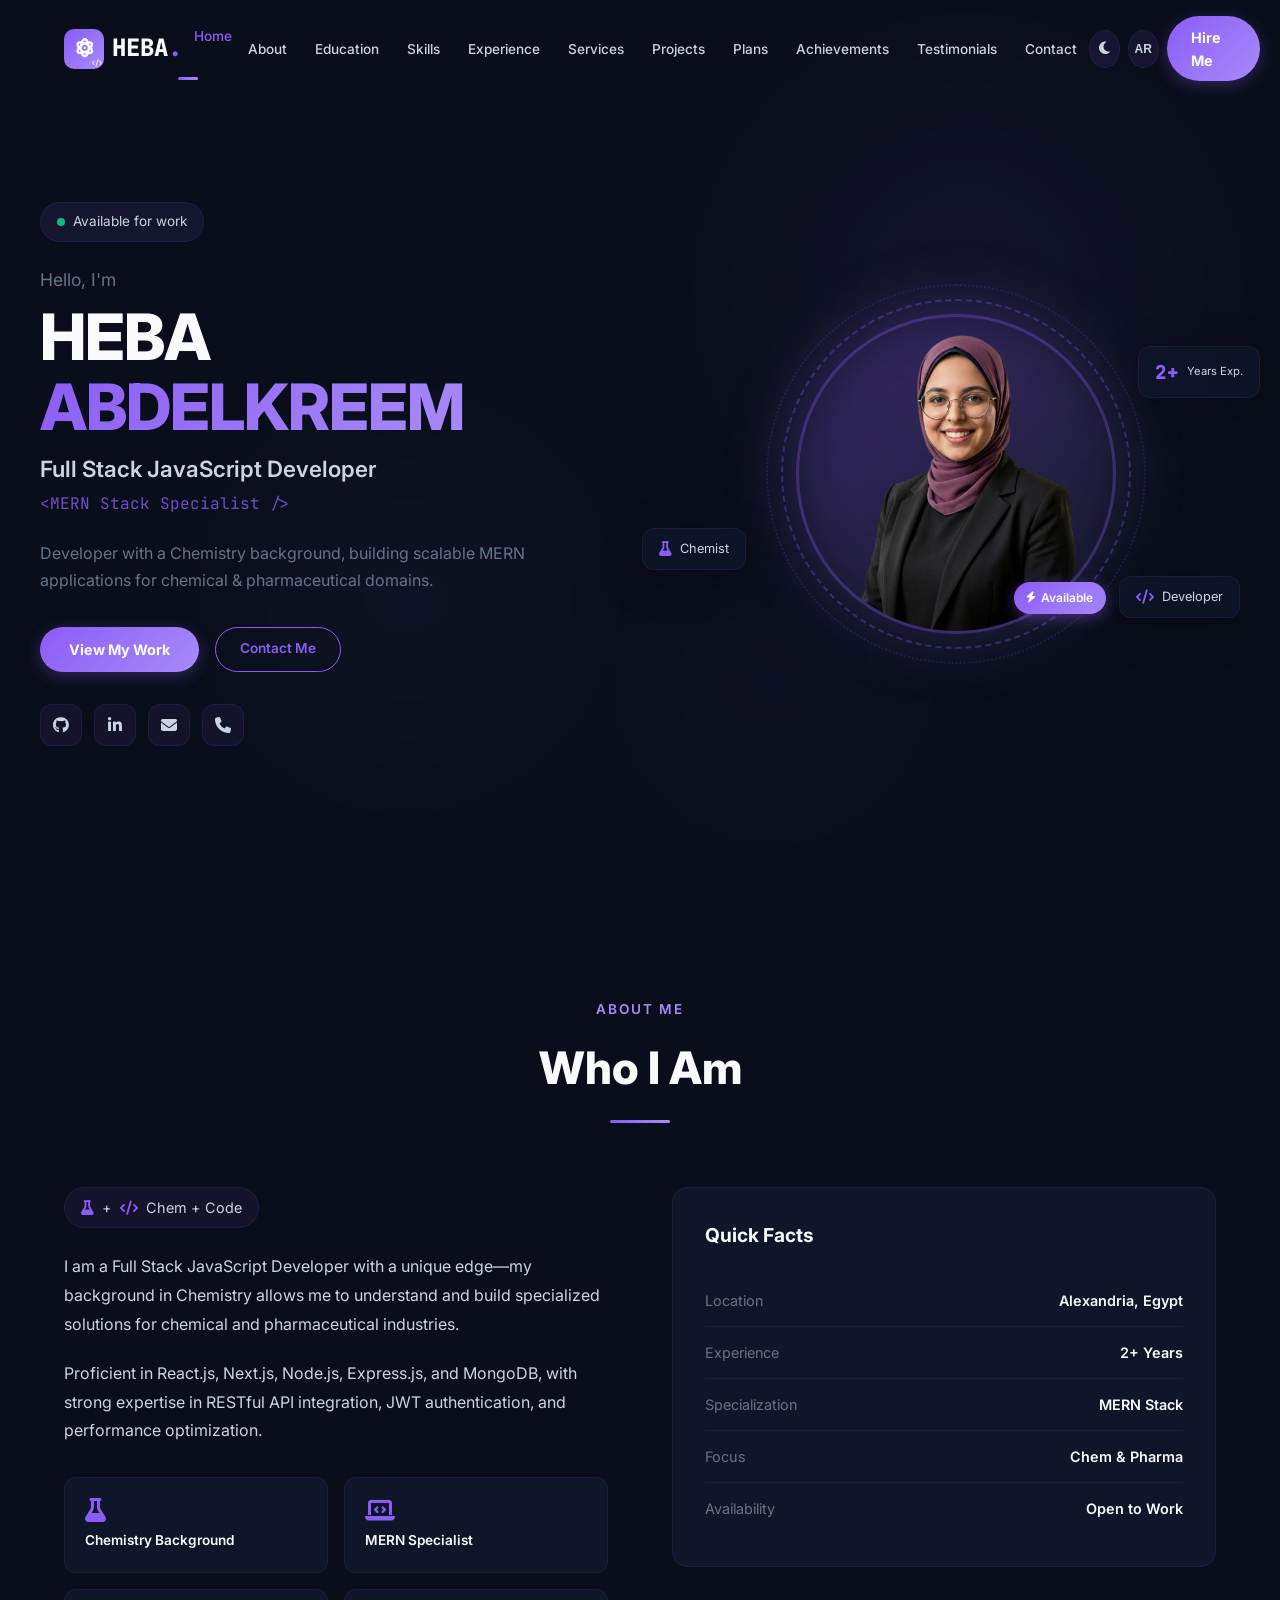
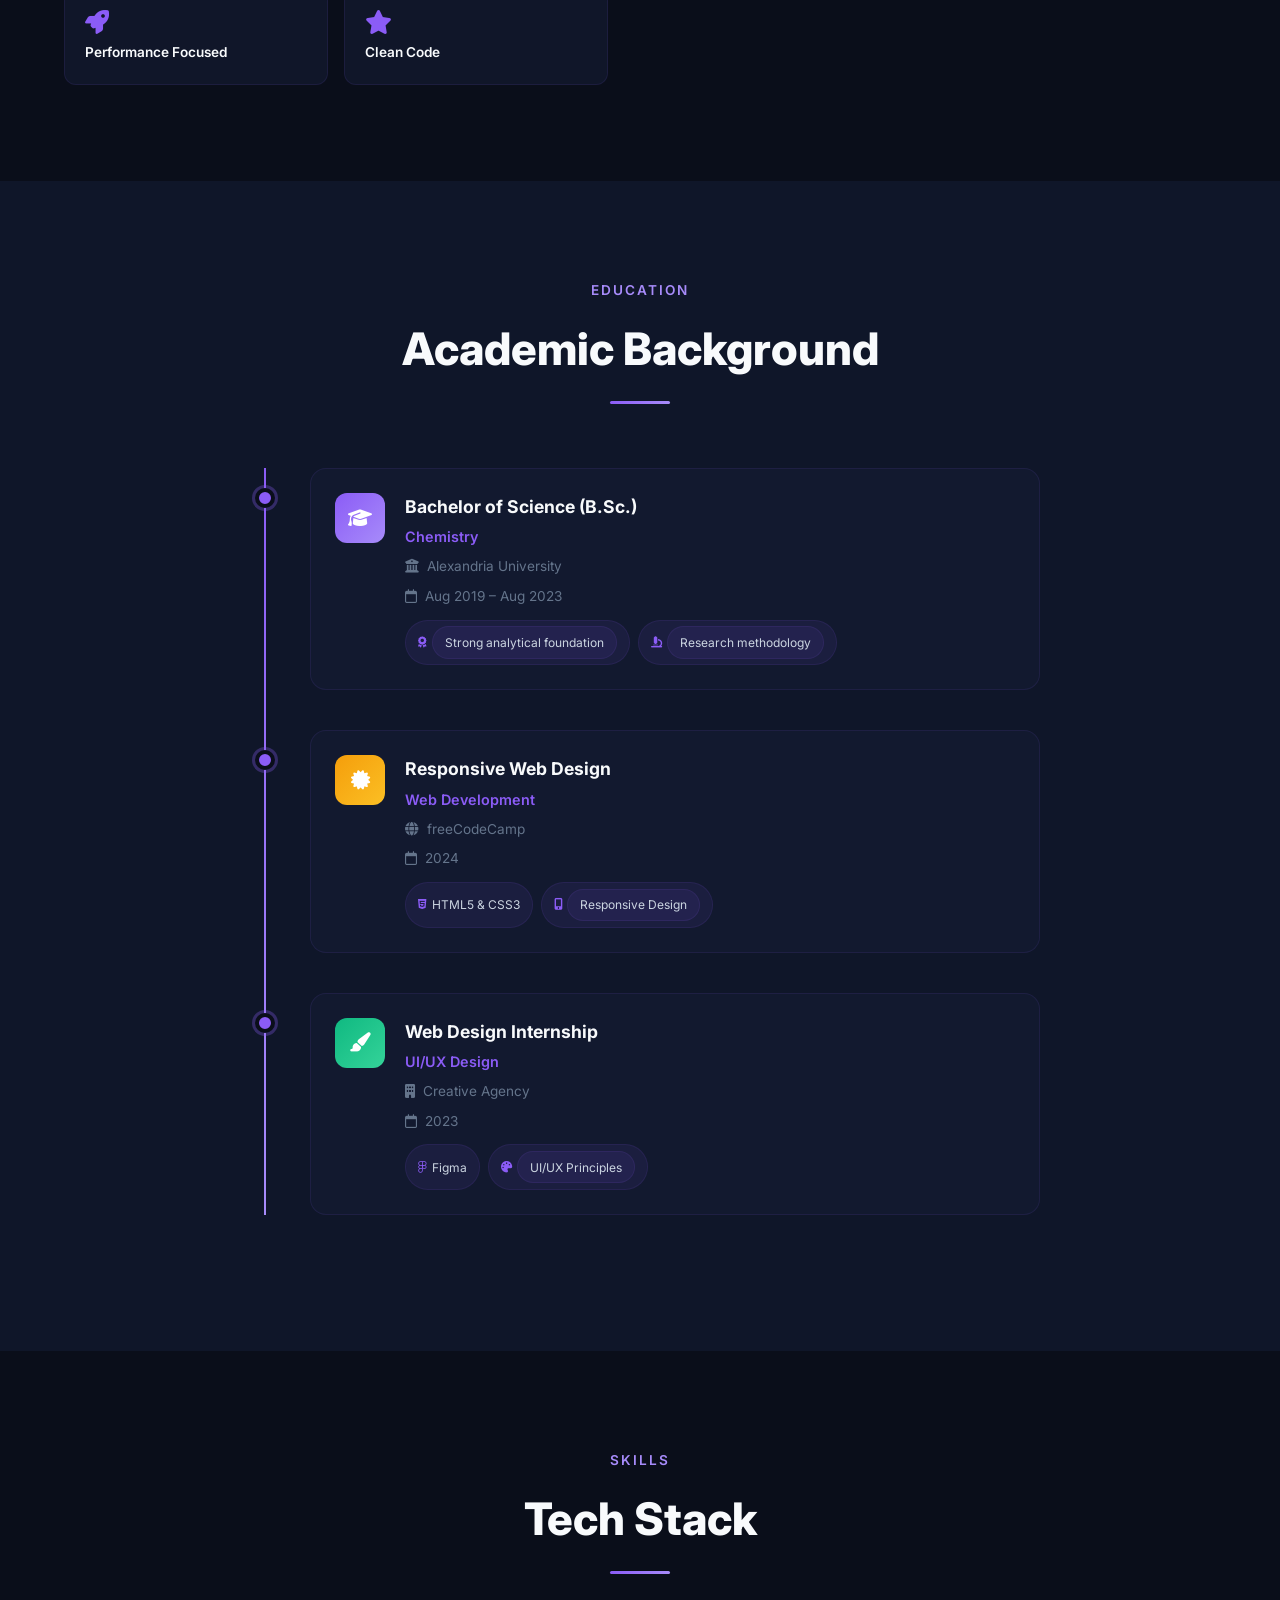
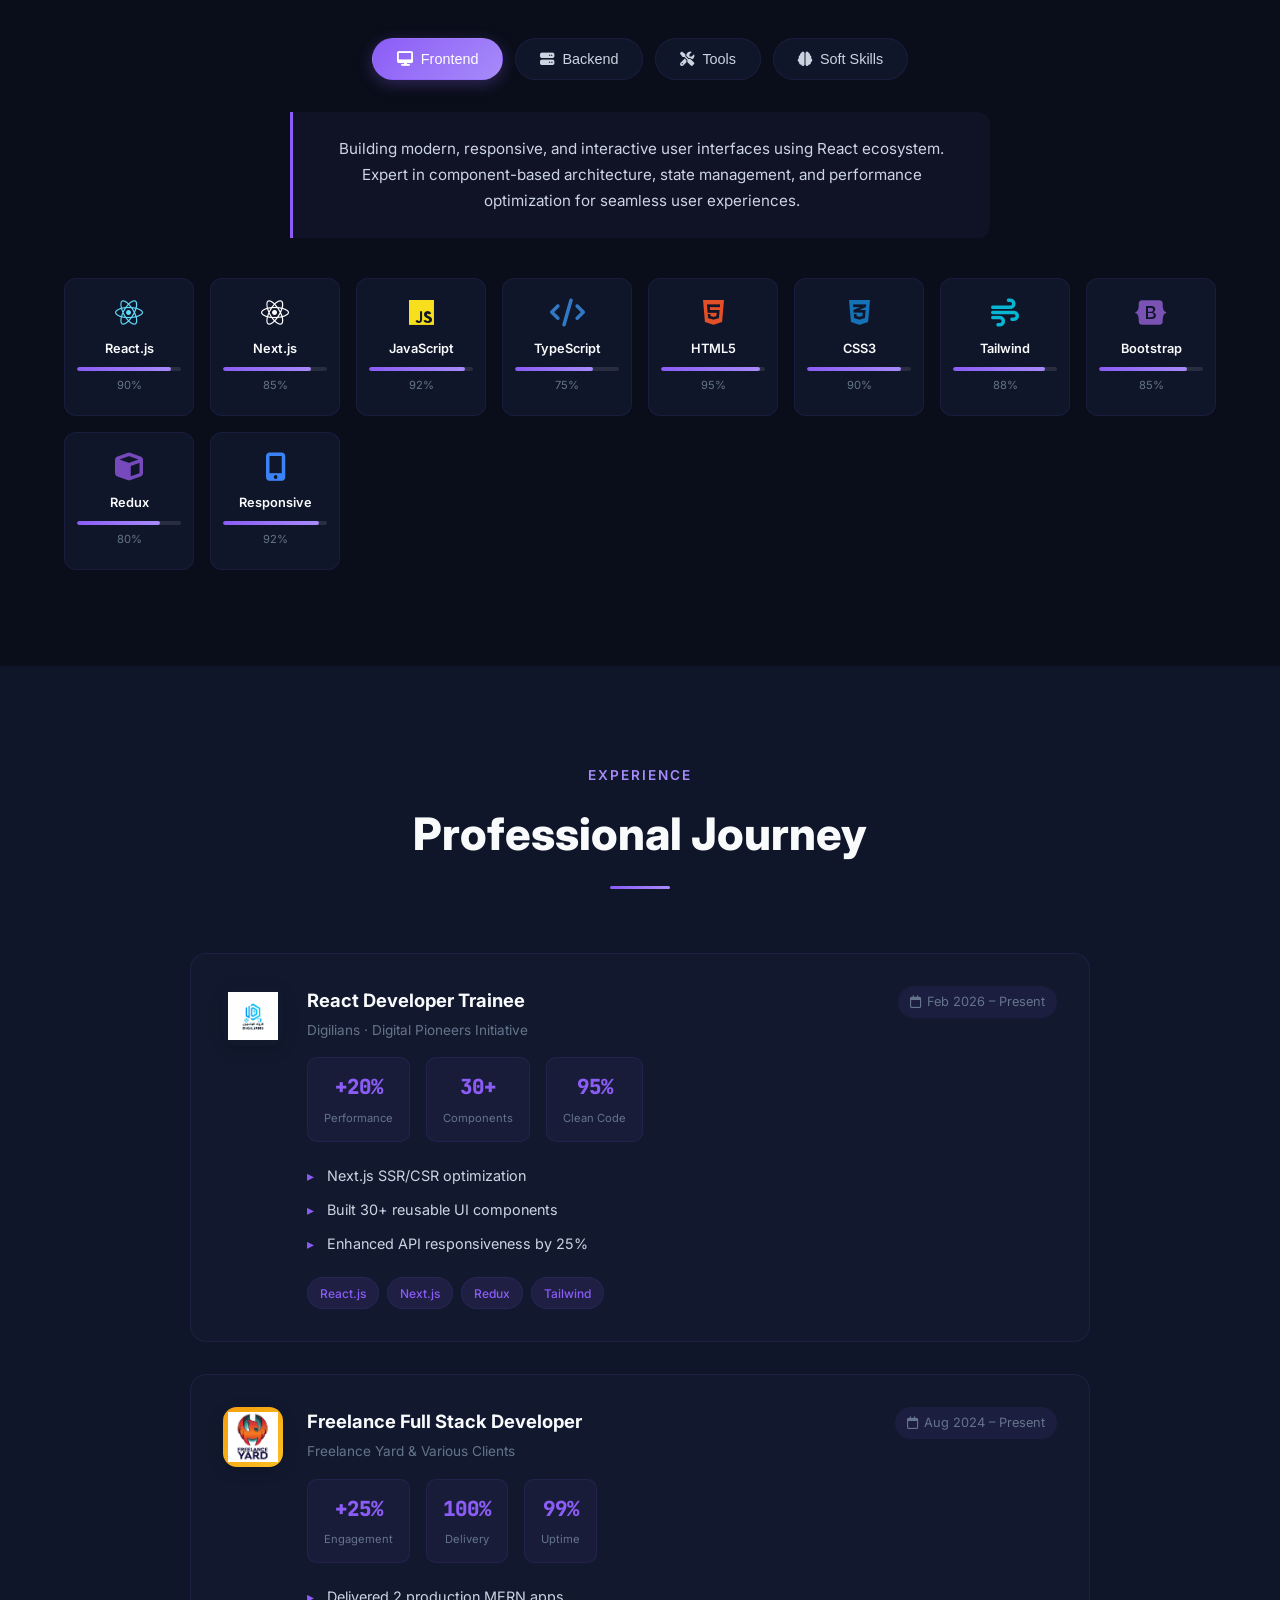
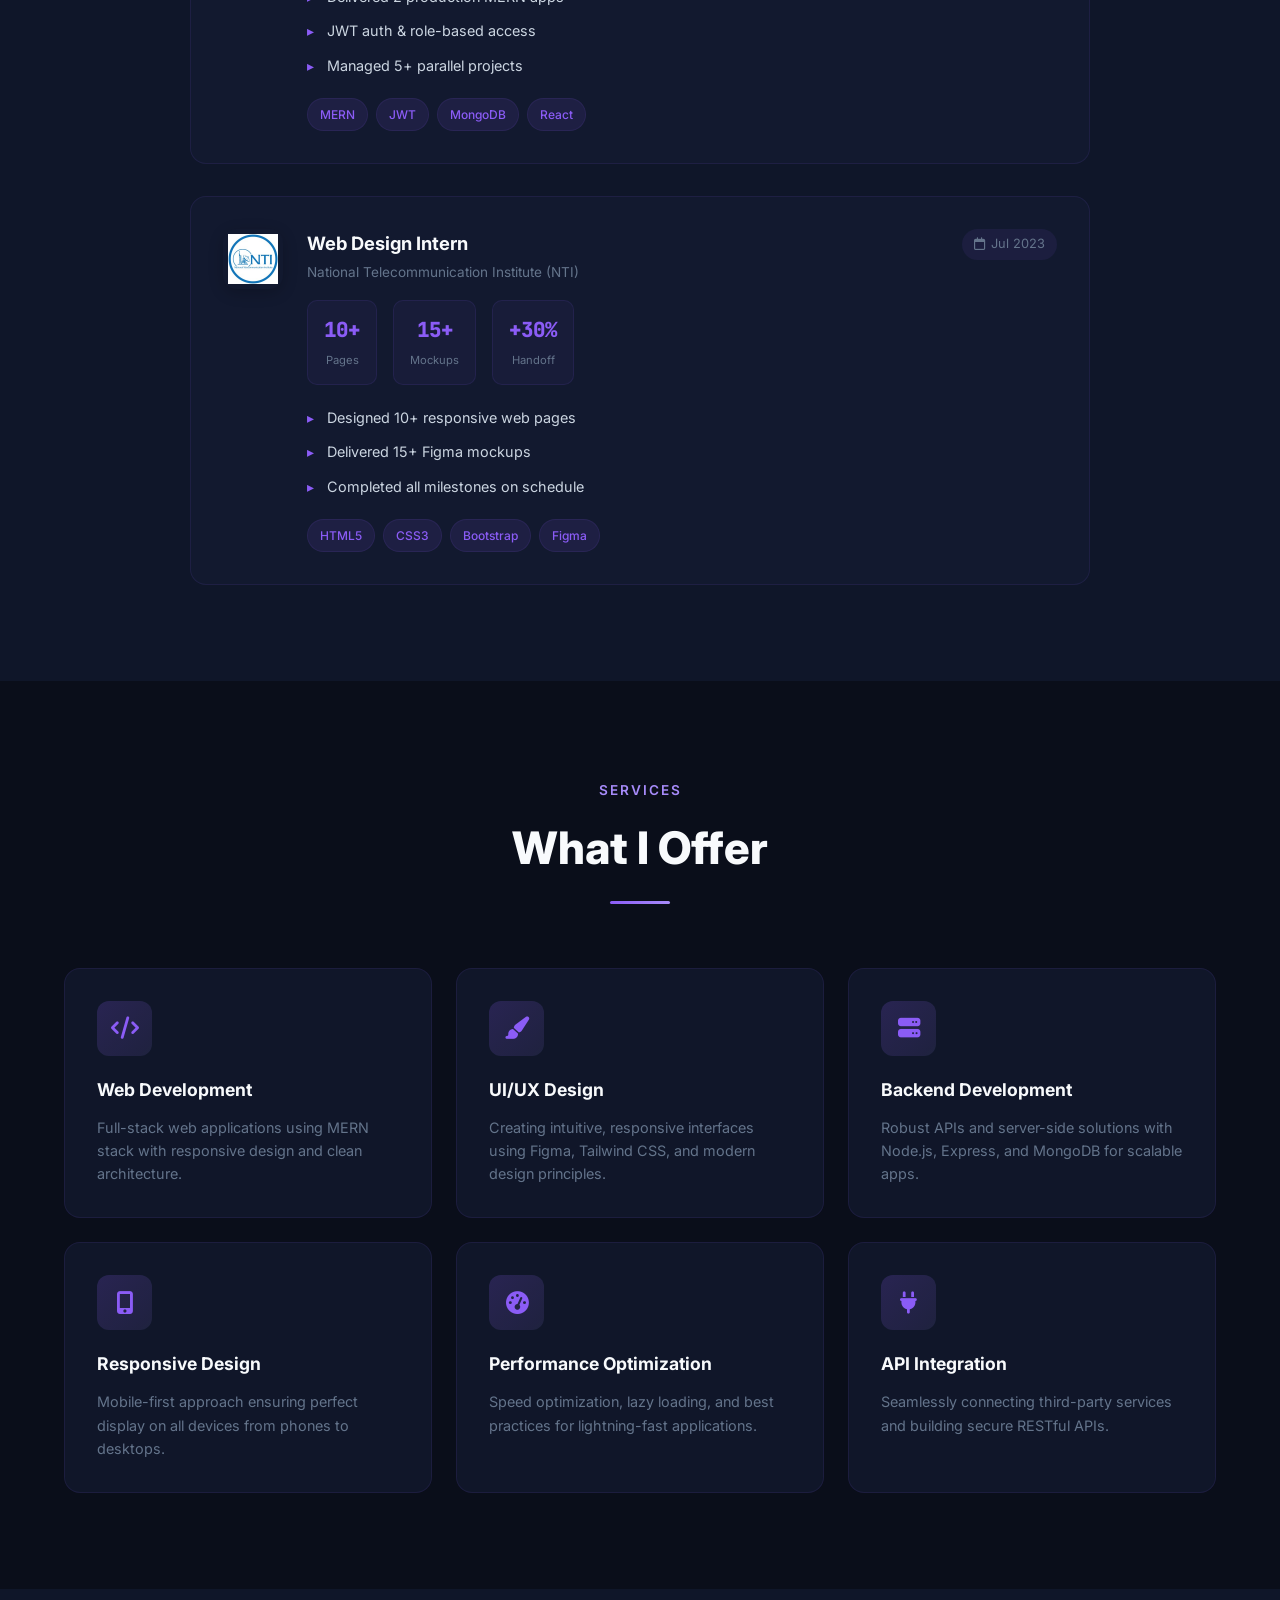
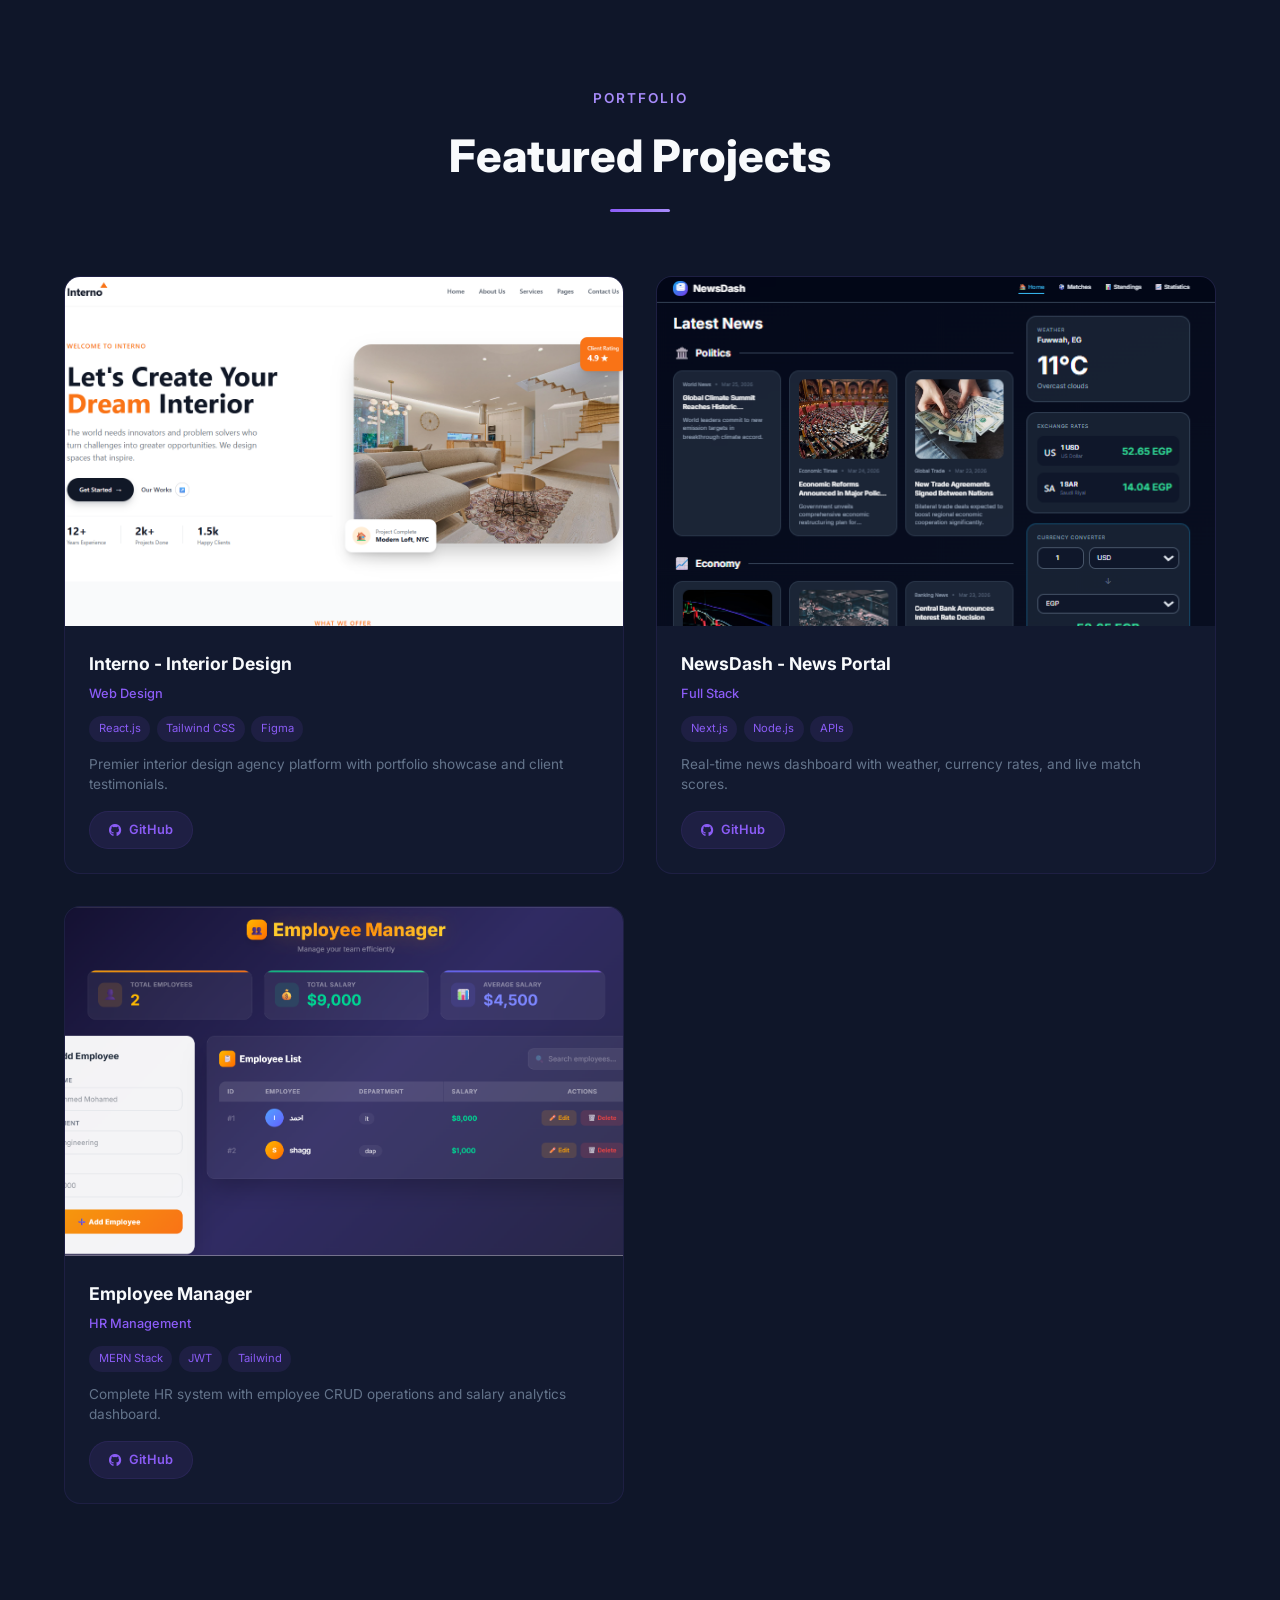
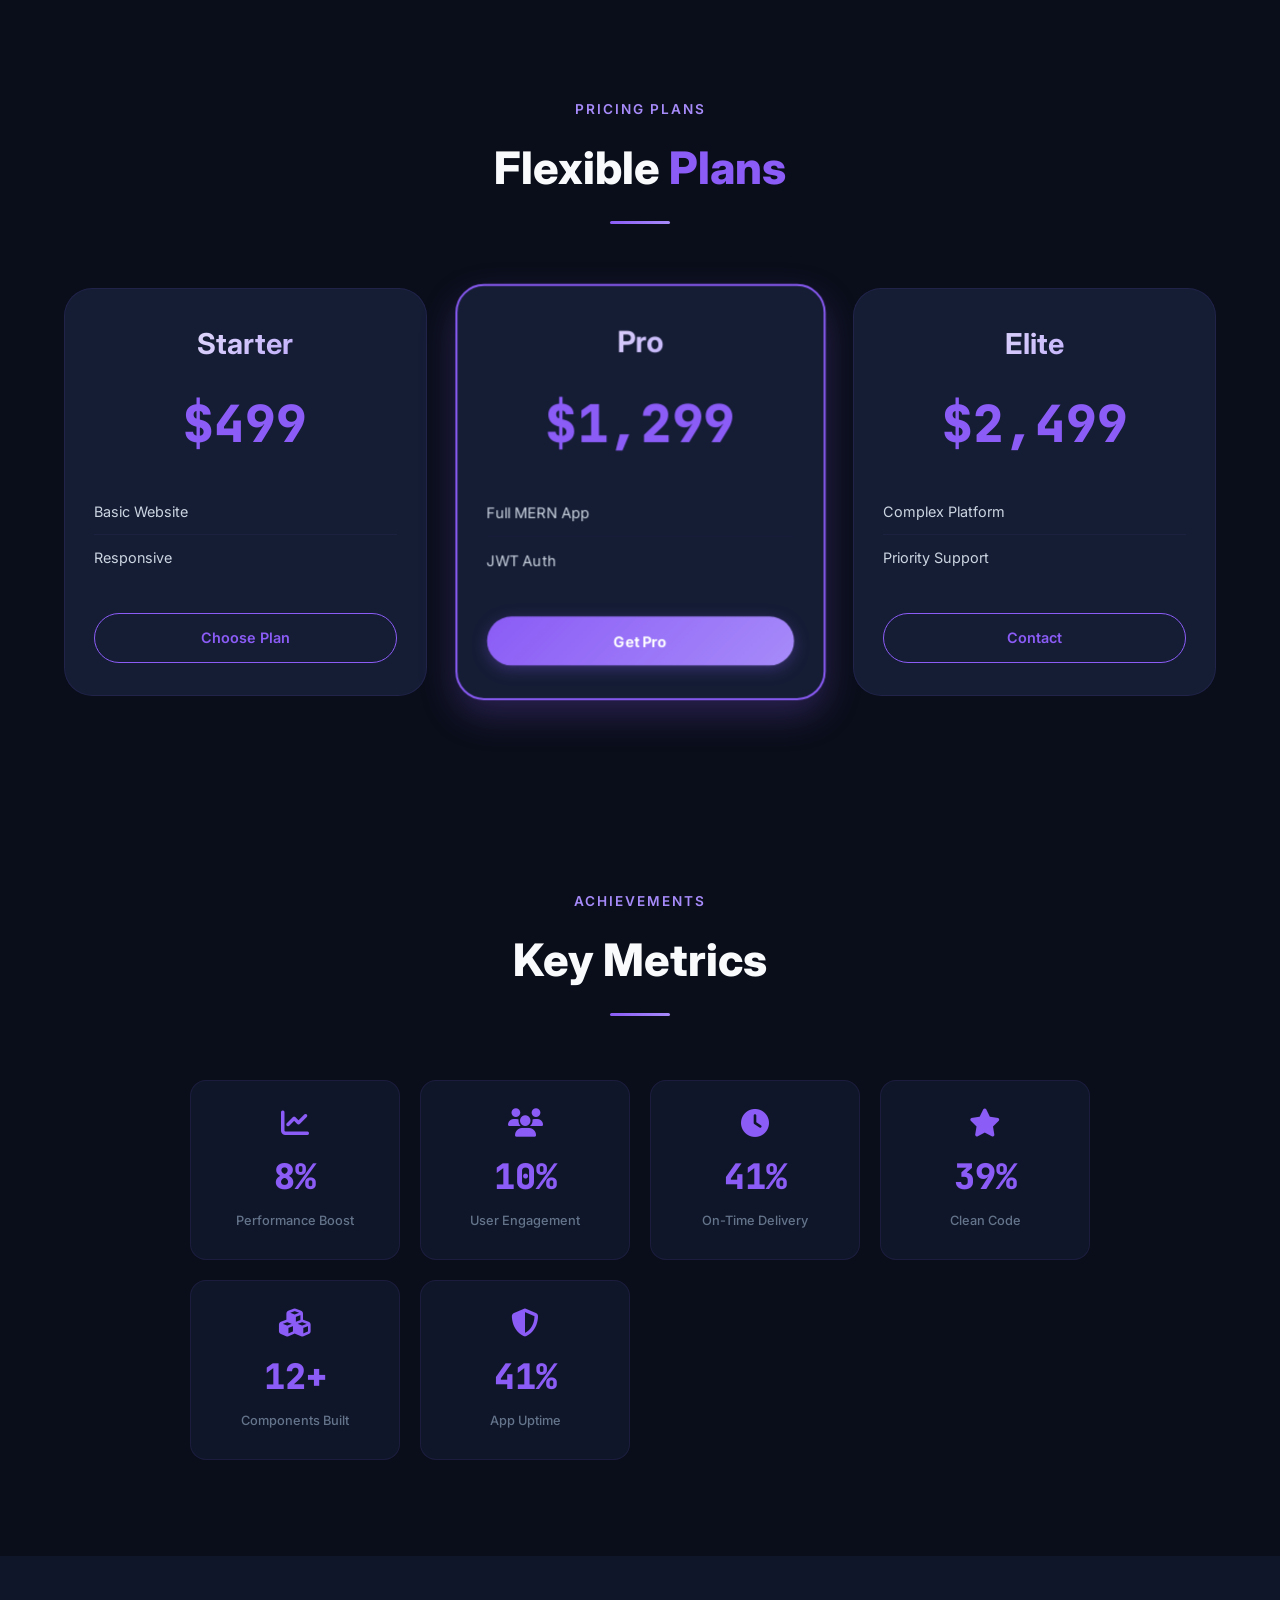
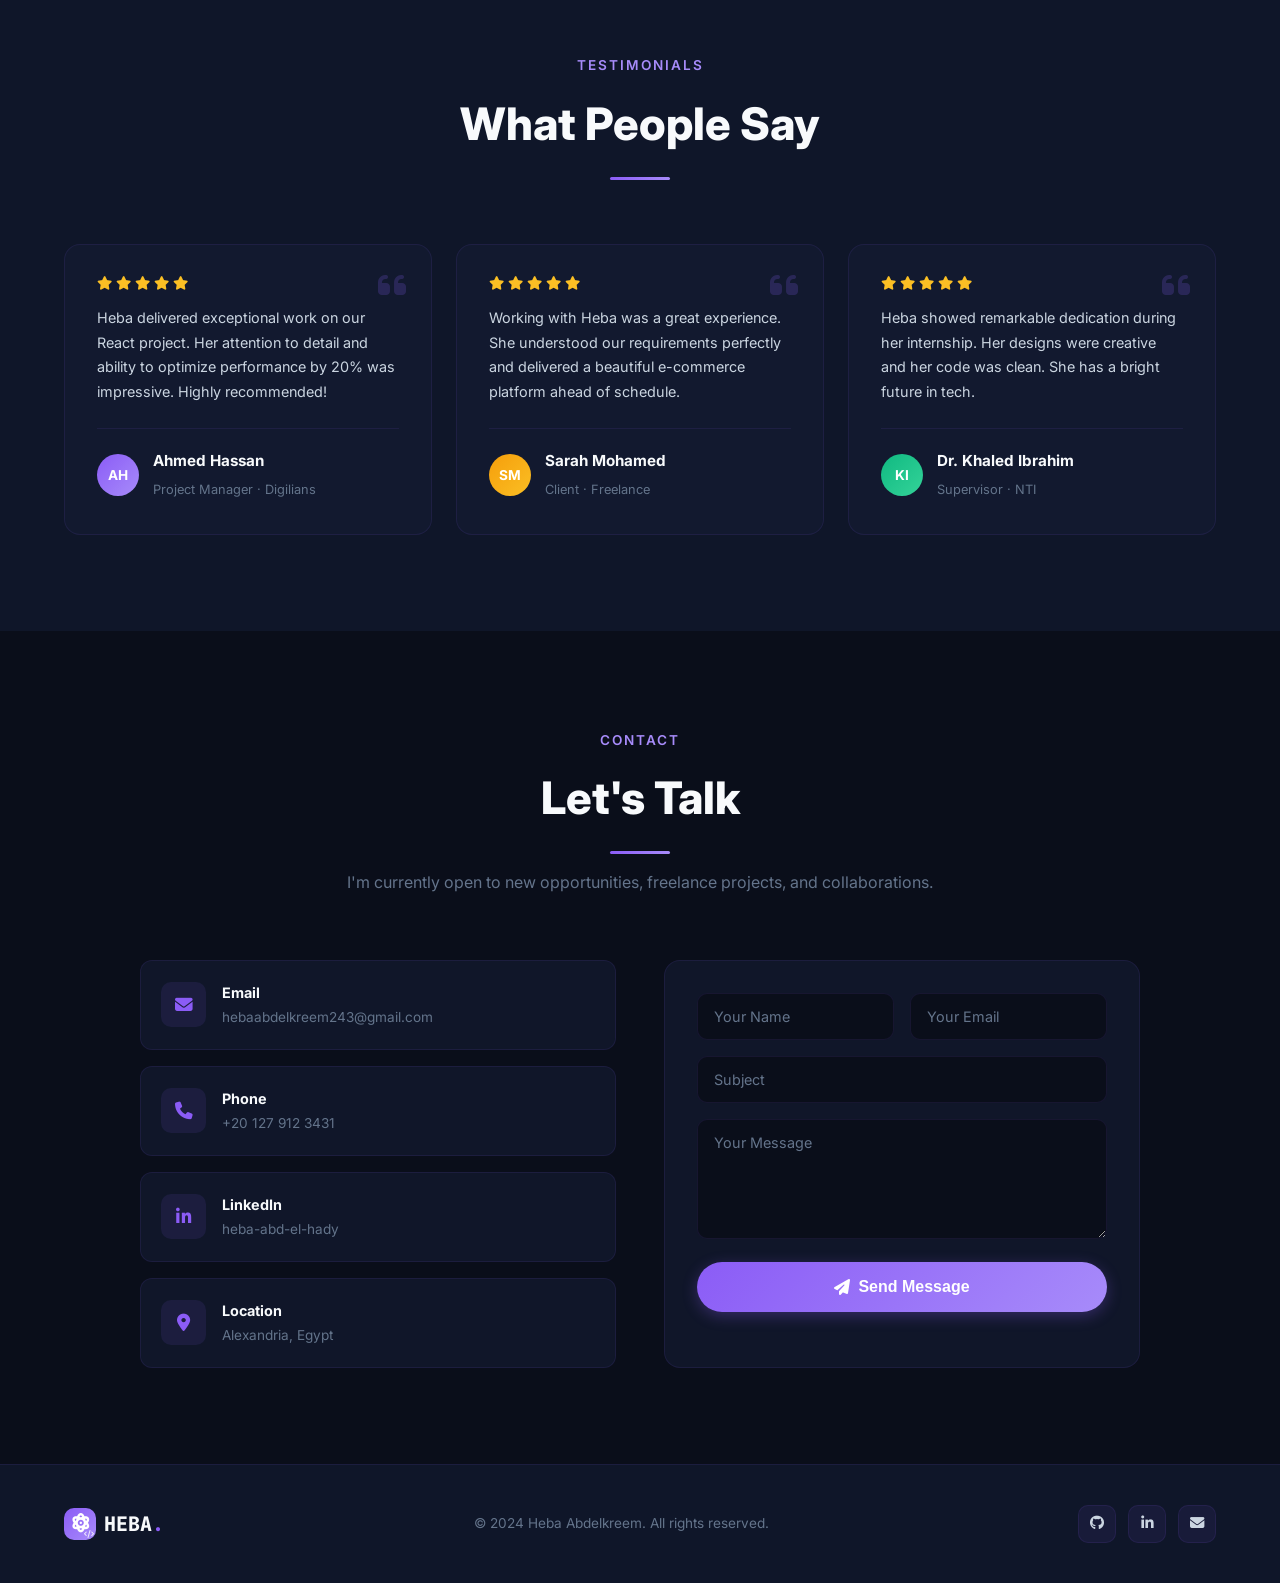
==== index.html @ fb6f7ab3 "portfolio" ====
<!DOCTYPE html>
<html lang="en" dir="ltr" data-theme="dark">
<head>
    <meta charset="UTF-8">
    <meta name="viewport" content="width=device-width, initial-scale=1.0">
    <title>Heba Abdelkreem | Full Stack Developer</title>
    <link rel="stylesheet" href="https://cdnjs.cloudflare.com/ajax/libs/font-awesome/6.5.1/css/all.min.css">
    <link href="https://fonts.googleapis.com/css2?family=Inter:wght@300;400;500;600;700;800&family=JetBrains+Mono:wght@400;500;600&display=swap" rel="stylesheet">
    <link rel="stylesheet" href="style.css">
</head>
<body>

<nav class="navbar" id="navbar">
    <div class="nav-container">
        <a href="#home" class="logo">
            <div class="logo-icon"><i class="fas fa-atom"></i><i class="fas fa-code code-badge"></i></div>
            <span>HEBA<span class="dot">.</span></span>
        </a>
        <ul class="nav-links" id="navLinks">
            <li><a href="#home" class="nav-link active" data-en="Home" data-ar="الرئيسية">Home</a></li>
            <li><a href="#about" class="nav-link" data-en="About" data-ar="عني">About</a></li>
            <li><a href="#education" class="nav-link" data-en="Education" data-ar="التعليم">Education</a></li>
            <li><a href="#skills" class="nav-link" data-en="Skills" data-ar="المهارات">Skills</a></li>
            <li><a href="#experience" class="nav-link" data-en="Experience" data-ar="الخبرات">Experience</a></li>
            <li><a href="#services" class="nav-link" data-en="Services" data-ar="الخدمات">Services</a></li>
            <li><a href="#projects" class="nav-link" data-en="Projects" data-ar="المشاريع">Projects</a></li>
            <li><a href="#pricing" class="nav-link" data-en="Plans" data-ar="الخطط">Plans</a></li>
            <li><a href="#achievements" class="nav-link" data-en="Achievements" data-ar="الإنجازات">Achievements</a></li>
            <li><a href="#testimonials" class="nav-link" data-en="Testimonials" data-ar="التوصيات">Testimonials</a></li>
            <li><a href="#contact" class="nav-link" data-en="Contact" data-ar="اتصل بي">Contact</a></li>
        </ul>
        <div class="nav-controls">
            <button class="btn-icon" id="themeToggle" title="Toggle Theme"><i class="fas fa-moon"></i></button>
            <button class="btn-icon" id="langToggle" title="Switch Language"><span class="lang-text">AR</span></button>
            <a href="#contact" class="btn-primary nav-hire" data-en="Hire Me" data-ar="وظفني">Hire Me</a>
        </div>
        <button class="mobile-menu-btn" id="mobileMenuBtn"><i class="fas fa-bars"></i></button>
    </div>
</nav>

<a href="#" class="back-to-top" id="backToTop"><i class="fas fa-arrow-up"></i></a>

<section id="home" class="hero">
    <div class="hero-bg-effects">
        <div class="floating-shape shape-1"></div>
        <div class="floating-shape shape-2"></div>
        <div class="floating-shape shape-3"></div>
    </div>
    <div class="hero-content">
        <div class="hero-text">
            <div class="hero-badge"><span class="pulse-dot"></span><span data-en="Available for work" data-ar="متاحة للعمل">Available for work</span></div>
            <p class="hero-greeting" data-en="Hello, I'm" data-ar="مرحباً، أنا">Hello, I'm</p>
            <h1 class="hero-title">HEBA <span>ABDELKREEM</span></h1>
            <h2 class="hero-subtitle" data-en="Full Stack JavaScript Developer" data-ar="مطورة Full Stack JavaScript">Full Stack JavaScript Developer</h2>
            <p class="hero-code">&lt;MERN Stack Specialist /&gt;</p>
            <p class="hero-desc" data-en="Developer with a Chemistry background, building scalable MERN applications for chemical & pharmaceutical domains." data-ar="مطورة بخلفية كيميائية، أبني تطبيقات MERN قابلة للتطوير لمجالات الكيمياء والأدوية.">Developer with a Chemistry background, building scalable MERN applications for chemical & pharmaceutical domains.</p>
            <div class="hero-buttons">
                <a href="#projects" class="btn-primary" data-en="View My Work" data-ar="أعمالي">View My Work</a>
                <a href="#contact" class="btn-outline" data-en="Contact Me" data-ar="اتصل بي">Contact Me</a>
            </div>
            <div class="hero-social">
            <a href="https://github.com/hebaabdelkreem24" target="_blank" class="social-icon"><i class="fab fa-github"></i></a>
                <a href="https://linkedin.com/in/heba-abd-el-hady" target="_blank" class="social-icon"><i class="fab fa-linkedin-in"></i></a>
                <a href="mailto:hebaabdelkreem243@gmail.com" class="social-icon"><i class="fas fa-envelope"></i></a>
                <a href="tel:+201279123431" class="social-icon"><i class="fas fa-phone"></i></a>
            </div>
        </div>
        <div class="hero-image-wrapper">
            <div class="hero-image">
                <div class="image-ring ring-1"></div>
                <div class="image-ring ring-2"></div>
                <div class="image-glow"></div>
                <img src="./images/profile.png" alt="Heba Abdelkreem">
                <div class="status-badge"><i class="fas fa-bolt"></i><span data-en="Available" data-ar="متاحة">Available</span></div>
            </div>
            <div class="floating-card card-exp"><span class="card-num">2+</span><span class="card-label" data-en="Years Exp." data-ar="سنوات خبرة">Years Exp.</span></div>
            <div class="floating-card card-chem"><i class="fas fa-flask"></i><span data-en="Chemist" data-ar="كيميائية">Chemist</span></div>
            <div class="floating-card card-dev"><i class="fas fa-code"></i><span data-en="Developer" data-ar="مطورة">Developer</span></div>
        </div>
    </div>
</section>

<section id="about" class="section">
    <div class="container">
        <div class="section-header">
            <span class="section-tag" data-en="About Me" data-ar="عني">About Me</span>
            <h2 data-en="Who I Am" data-ar="من أنا">Who <span>I Am</span></h2>
            <div class="section-line"></div>
        </div>
        <div class="about-grid">
            <div class="about-left">
                <div class="about-badges">
                    <span class="about-badge"><i class="fas fa-flask"></i> + <i class="fas fa-code"></i> <span data-en="Chem + Code" data-ar="كيمياء + كود">Chem + Code</span></span>
                </div>
                <p data-en="I am a Full Stack JavaScript Developer with a unique edge—my background in Chemistry allows me to understand and build specialized solutions for chemical and pharmaceutical industries." data-ar="أنا مطورة Full Stack JavaScript بميزة فريدة—خلفيتي في الكيمياء تسمح لي بفهم وبناء حلول متخصصة لصناعات الكيمياء والأدوية.">I am a Full Stack JavaScript Developer with a unique edge—my background in Chemistry allows me to understand and build specialized solutions for chemical and pharmaceutical industries.</p>
                <p data-en="Proficient in React.js, Next.js, Node.js, Express.js, and MongoDB, with strong expertise in RESTful API integration, JWT authentication, and performance optimization." data-ar="أتقن React.js و Next.js و Node.js و Express.js و MongoDB، مع خبرة قوية في تكامل RESTful APIs ومصادقة JWT وتحسين الأداء.">Proficient in React.js, Next.js, Node.js, Express.js, and MongoDB, with strong expertise in RESTful API integration, JWT authentication, and performance optimization.</p>
                <div class="about-highlights">
                    <div class="highlight-card"><i class="fas fa-flask"></i><span data-en="Chemistry Background" data-ar="خلفية كيميائية">Chemistry Background</span></div>
                    <div class="highlight-card"><i class="fas fa-laptop-code"></i><span data-en="MERN Specialist" data-ar="متخصصة MERN">MERN Specialist</span></div>
                    <div class="highlight-card"><i class="fas fa-rocket"></i><span data-en="Performance Focused" data-ar="تركيز على الأداء">Performance Focused</span></div>
                    <div class="highlight-card"><i class="fas fa-star"></i><span data-en="Clean Code" data-ar="كود نظيف">Clean Code</span></div>
                </div>
            </div>
            <div class="about-right">
                <div class="facts-card">
                    <h3 data-en="Quick Facts" data-ar="حقائق سريعة">Quick Facts</h3>
                    <div class="fact-row"><span data-en="Location" data-ar="الموقع">Location</span><span>Alexandria, Egypt</span></div>
                    <div class="fact-row"><span data-en="Experience" data-ar="الخبرة">Experience</span><span>2+ Years</span></div>
                    <div class="fact-row"><span data-en="Specialization" data-ar="التخصص">Specialization</span><span>MERN Stack</span></div>
                    <div class="fact-row"><span data-en="Focus" data-ar="التركيز">Focus</span><span data-en="Chem & Pharma" data-ar="كيمياء وأدوية">Chem & Pharma</span></div>
                    <div class="fact-row"><span data-en="Availability" data-ar="التوفر">Availability</span><span data-en="Open to Work" data-ar="متاحة للعمل">Open to Work</span></div>
                </div>
            </div>
        </div>
    </div>
</section>

<section id="education" class="section section-alt">
    <div class="container">
        <div class="section-header">
            <span class="section-tag" data-en="Education" data-ar="التعليم">Education</span>
            <h2 data-en="Academic Background" data-ar="الخلفية الأكاديمية">Academic <span>Background</span></h2>
            <div class="section-line"></div>
        </div>
        <div class="timeline">
            <div class="timeline-item">
                <div class="timeline-dot"></div>
                <div class="timeline-card">
                    <div class="timeline-icon"><i class="fas fa-graduation-cap"></i></div>
                    <div class="timeline-content">
                        <h3 data-en="Bachelor of Science (B.Sc.)" data-ar="بكالوريوس علوم">Bachelor of Science (B.Sc.)</h3>
                        <p class="timeline-field" data-en="Chemistry" data-ar="كيمياء">Chemistry</p>
                        <p class="timeline-inst"><i class="fas fa-university"></i> Alexandria University</p>
                        <p class="timeline-date"><i class="far fa-calendar"></i> Aug 2019 – Aug 2023</p>
                        <div class="timeline-tags">
                            <span><i class="fas fa-award"></i> <span data-en="Strong analytical foundation" data-ar="أساس تحليلي قوي">Strong analytical foundation</span></span>
                            <span><i class="fas fa-microscope"></i> <span data-en="Research methodology" data-ar="منهجية البحث">Research methodology</span></span>
                        </div>
                    </div>
                </div>
            </div>
            <div class="timeline-item">
                <div class="timeline-dot"></div>
                <div class="timeline-card">
                    <div class="timeline-icon bg-secondary"><i class="fas fa-certificate"></i></div>
                    <div class="timeline-content">
                        <h3 data-en="Responsive Web Design" data-ar="تصميم ويب متجاوب">Responsive Web Design</h3>
                        <p class="timeline-field" data-en="Web Development" data-ar="تطوير الويب">Web Development</p>
                        <p class="timeline-inst"><i class="fas fa-globe"></i> freeCodeCamp</p>
                        <p class="timeline-date"><i class="far fa-calendar"></i> 2024</p>
                        <div class="timeline-tags">
                            <span><i class="fab fa-html5"></i> HTML5 & CSS3</span>
                            <span><i class="fas fa-mobile-alt"></i> <span data-en="Responsive Design" data-ar="تصميم متجاوب">Responsive Design</span></span>
                        </div>
                    </div>
                </div>
            </div>
            <div class="timeline-item">
                <div class="timeline-dot"></div>
                <div class="timeline-card">
                    <div class="timeline-icon bg-tertiary"><i class="fas fa-paint-brush"></i></div>
                    <div class="timeline-content">
                        <h3 data-en="Web Design Internship" data-ar="تدريب تصميم ويب">Web Design Internship</h3>
                        <p class="timeline-field" data-en="UI/UX Design" data-ar="تصميم UI/UX">UI/UX Design</p>
                        <p class="timeline-inst"><i class="fas fa-building"></i> Creative Agency</p>
                        <p class="timeline-date"><i class="far fa-calendar"></i> 2023</p>
                        <div class="timeline-tags">
                            <span><i class="fab fa-figma"></i> Figma</span>
                            <span><i class="fas fa-palette"></i> <span data-en="UI/UX Principles" data-ar="مبادئ UI/UX">UI/UX Principles</span></span>
                        </div>
                    </div>
                </div>
            </div>
        </div>
    </div>
</section>

<section id="skills" class="section">
    <div class="container">
        <div class="section-header">
            <span class="section-tag" data-en="Skills" data-ar="المهارات">Skills</span>
            <h2 data-en="Tech Stack" data-ar="التقنيات">Tech <span>Stack</span></h2>
            <div class="section-line"></div>
        </div>
        <div class="skills-tabs">
            <button class="skill-tab active" data-category="frontend">
                <i class="fas fa-desktop"></i>
                <span data-en="Frontend" data-ar="الواجهة الأمامية">Frontend</span>
            </button>
            <button class="skill-tab" data-category="backend">
                <i class="fas fa-server"></i>
                <span data-en="Backend" data-ar="الواجهة الخلفية">Backend</span>
            </button>
            <button class="skill-tab" data-category="tools">
                <i class="fas fa-tools"></i>
                <span data-en="Tools" data-ar="الأدوات">Tools</span>
            </button>
            <button class="skill-tab" data-category="soft">
                <i class="fas fa-brain"></i>
                <span data-en="Soft Skills" data-ar="المهارات الشخصية">Soft Skills</span>
            </button>
        </div>
        <div class="skills-summary" id="skillsSummary"></div>
        <div class="skills-grid" id="skillsGrid"></div>
    </div>
</section>

<section id="experience" class="section section-alt">
    <div class="container">
        <div class="section-header">
            <span class="section-tag" data-en="Experience" data-ar="الخبرات">Experience</span>
            <h2 data-en="Professional Journey" data-ar="المسيرة المهنية">Professional <span>Journey</span></h2>
            <div class="section-line"></div>
        </div>
        <div class="experience-list">
            <div class="exp-card">
                <div class="exp-logo" style="background: linear-gradient(135deg, );"><img src="./images/Digilians.png" width="50",height="50"  ></div>
                <div class="exp-content">
                    <div class="exp-header">
                        <div>
                            <h3 data-en="React Developer Trainee" data-ar="متدربة مطورة React">React Developer Trainee</h3>
                            <p class="exp-company">Digilians · Digital Pioneers Initiative</p>
                        </div>
                        <span class="exp-date"><i class="far fa-calendar"></i> Feb 2026 – Present</span>
                    </div>
                    <div class="exp-metrics">
                        <div class="exp-metric"><span class="exp-num">+20%</span><span class="exp-label" data-en="Performance" data-ar="الأداء">Performance</span></div>
                        <div class="exp-metric"><span class="exp-num">30+</span><span class="exp-label" data-en="Components" data-ar="مكونات">Components</span></div>
                        <div class="exp-metric"><span class="exp-num">95%</span><span class="exp-label" data-en="Clean Code" data-ar="كود نظيف">Clean Code</span></div>
                    </div>
                    <ul class="exp-list">
                        <li data-en="Next.js SSR/CSR optimization" data-ar="تحسين Next.js SSR/CSR">Next.js SSR/CSR optimization</li>
                        <li data-en="Built 30+ reusable UI components" data-ar="بناء 30+ مكون UI قابل لإعادة الاستخدام">Built 30+ reusable UI components</li>
                        <li data-en="Enhanced API responsiveness by 25%" data-ar="تعزيز استجابة API بنسبة 25%">Enhanced API responsiveness by 25%</li>
                    </ul>
                    <div class="exp-tech"><span>React.js</span><span>Next.js</span><span>Redux</span><span>Tailwind</span></div>
                </div>
            </div>
            <div class="exp-card">
                <div class="exp-logo" style="background: linear-gradient(135deg, #F59E0B, #FBBF24);"><img src="./images/FreelanceYard .jpg" width="50" height="50" /></div>
                <div class="exp-content">
                    <div class="exp-header">
                        <div>
                            <h3 data-en="Freelance Full Stack Developer" data-ar="مطورة Full Stack مستقلة">Freelance Full Stack Developer</h3>
                            <p class="exp-company">Freelance Yard & Various Clients</p>
                        </div>
                        <span class="exp-date"><i class="far fa-calendar"></i> Aug 2024 – Present</span>
                    </div>
                    <div class="exp-metrics">
                        <div class="exp-metric"><span class="exp-num">+25%</span><span class="exp-label" data-en="Engagement" data-ar="التفاعل">Engagement</span></div>
                        <div class="exp-metric"><span class="exp-num">100%</span><span class="exp-label" data-en="Delivery" data-ar="التسليم">Delivery</span></div>
                        <div class="exp-metric"><span class="exp-num">99%</span><span class="exp-label" data-en="Uptime" data-ar="التواجد">Uptime</span></div>
                    </div>
                    <ul class="exp-list">
                        <li data-en="Delivered 2 production MERN apps" data-ar="تسليم تطبيقين MERN للإنتاج">Delivered 2 production MERN apps</li>
                        <li data-en="JWT auth & role-based access" data-ar="مصادقة JWT والوصول القائم على الأدوار">JWT auth & role-based access</li>
                        <li data-en="Managed 5+ parallel projects" data-ar="إدارة 5+ مشاريع متوازية">Managed 5+ parallel projects</li>
                    </ul>
                    <div class="exp-tech"><span>MERN</span><span>JWT</span><span>MongoDB</span><span>React</span></div>
                </div>
            </div>
            <div class="exp-card">
                <div class="exp-logo" style="background: linear-gradient(135deg,);"><img src="./images/NTI_logo.jpg" width="50" height="50"/></i></div>
                <div class="exp-content">
                    <div class="exp-header">
                        <div>
                            <h3 data-en="Web Design Intern" data-ar="متدربة تصميم ويب">Web Design Intern</h3>
                            <p class="exp-company">National Telecommunication Institute (NTI)</p>
                        </div>
                        <span class="exp-date"><i class="far fa-calendar"></i> Jul 2023</span>
                    </div>
                    <div class="exp-metrics">
                        <div class="exp-metric"><span class="exp-num">10+</span><span class="exp-label" data-en="Pages" data-ar="صفحات">Pages</span></div>
                        <div class="exp-metric"><span class="exp-num">15+</span><span class="exp-label" data-en="Mockups" data-ar="نماذج">Mockups</span></div>
                        <div class="exp-metric"><span class="exp-num">+30%</span><span class="exp-label" data-en="Handoff" data-ar="التسليم">Handoff</span></div>
                    </div>
                    <ul class="exp-list">
                        <li data-en="Designed 10+ responsive web pages" data-ar="تصميم 10+ صفحات ويب متجاوبة">Designed 10+ responsive web pages</li>
                        <li data-en="Delivered 15+ Figma mockups" data-ar="تسليم 15+ نموذج Figma">Delivered 15+ Figma mockups</li>
                        <li data-en="Completed all milestones on schedule" data-ar="إكمال جميع المعالم في الموعد">Completed all milestones on schedule</li>
                    </ul>
                    <div class="exp-tech"><span>HTML5</span><span>CSS3</span><span>Bootstrap</span><span>Figma</span></div>
                </div>
            </div>
        </div>
    </div>
</section>

<section id="services" class="section">
    <div class="container">
        <div class="section-header">
            <span class="section-tag" data-en="Services" data-ar="الخدمات">Services</span>
            <h2 data-en="What I Offer" data-ar="ما أقدمه">What I <span>Offer</span></h2>
            <div class="section-line"></div>
        </div>
        <div class="services-grid">
            <div class="service-card">
                <div class="service-icon"><i class="fas fa-code"></i></div>
                <h3 data-en="Web Development" data-ar="تطوير الويب">Web Development</h3>
                <p data-en="Full-stack web applications using MERN stack with responsive design and clean architecture." data-ar="تطبيقات ويب كاملة باستخدام MERN مع تصميم متجاوب وهندسة نظيفة.">Full-stack web applications using MERN stack with responsive design and clean architecture.</p>
            </div>
            <div class="service-card">
                <div class="service-icon"><i class="fas fa-paint-brush"></i></div>
                <h3 data-en="UI/UX Design" data-ar="تصميم UI/UX">UI/UX Design</h3>
                <p data-en="Creating intuitive, responsive interfaces using Figma, Tailwind CSS, and modern design principles." data-ar="إنشاء واجهات بديهية ومتجاوبة باستخدام Figma و Tailwind CSS ومبادئ التصميم الحديثة.">Creating intuitive, responsive interfaces using Figma, Tailwind CSS, and modern design principles.</p>
            </div>
            <div class="service-card">
                <div class="service-icon"><i class="fas fa-server"></i></div>
                <h3 data-en="Backend Development" data-ar="تطوير الواجهة الخلفية">Backend Development</h3>
                <p data-en="Robust APIs and server-side solutions with Node.js, Express, and MongoDB for scalable apps." data-ar="واجهات برمجة تطبيقات قوية وحلول جانب الخادم مع Node.js و Express و MongoDB.">Robust APIs and server-side solutions with Node.js, Express, and MongoDB for scalable apps.</p>
            </div>
            <div class="service-card">
                <div class="service-icon"><i class="fas fa-mobile-alt"></i></div>
                <h3 data-en="Responsive Design" data-ar="تصميم متجاوب">Responsive Design</h3>
                <p data-en="Mobile-first approach ensuring perfect display on all devices from phones to desktops." data-ar="نهج الجوال أولاً يضمن عرضًا مثاليًا على جميع الأجهزة من الهواتف إلى أجهزة الكمبيوتر.">Mobile-first approach ensuring perfect display on all devices from phones to desktops.</p>
            </div>
            <div class="service-card">
                <div class="service-icon"><i class="fas fa-tachometer-alt"></i></div>
                <h3 data-en="Performance Optimization" data-ar="تحسين الأداء">Performance Optimization</h3>
                <p data-en="Speed optimization, lazy loading, and best practices for lightning-fast applications." data-ar="تحسين السرعة والتحميل الكسول وأفضل الممارسات لتطبيقات سريعة البرق.">Speed optimization, lazy loading, and best practices for lightning-fast applications.</p>
            </div>
            <div class="service-card">
                <div class="service-icon"><i class="fas fa-plug"></i></div>
                <h3 data-en="API Integration" data-ar="تكامل API">API Integration</h3>
                <p data-en="Seamlessly connecting third-party services and building secure RESTful APIs." data-ar="ربط خدمات الطرف الثالث بسلاسة وبناء RESTful APIs آمنة.">Seamlessly connecting third-party services and building secure RESTful APIs.</p>
            </div>
        </div>
    </div>
</section>

<section id="projects" class="section section-alt">
    <div class="container">
        <div class="section-header">
            <span class="section-tag" data-en="Portfolio" data-ar="المحفظة">Portfolio</span>
            <h2 data-en="Featured Projects" data-ar="المشاريع المميزة">Featured <span>Projects</span></h2>
            <div class="section-line"></div>
        </div>
        
        <div class="projects-mockup" id="projectsContainer"></div>
    </div>
</section>

<!-- Pricing Plans Section -->
<section id="pricing" class="section">
    <div class="container">
        <div class="section-header">
            <span class="section-tag" data-en="Pricing Plans" data-ar="خطط الأسعار">Pricing Plans</span>
            <h2>Flexible <span>Plans</span></h2>
            <div class="section-line"></div>
        </div>
        <div class="pricing-grid">
            <div class="pricing-card">
                <h3>Starter</h3>
                <div class="pricing-price">$499</div>
                <ul class="pricing-features"><li>Basic Website</li><li>Responsive</li></ul>
                <a href="#contact" class="btn-outline">Choose Plan</a>
            </div>
            <div class="pricing-card featured">
                <h3>Pro</h3>
                <div class="pricing-price">$1,299</div>
                <ul class="pricing-features"><li>Full MERN App</li><li>JWT Auth</li></ul>
                <a href="#contact" class="btn-primary">Get Pro</a>
            </div>
            <div class="pricing-card">
                <h3>Elite</h3>
                <div class="pricing-price">$2,499</div>
                <ul class="pricing-features"><li>Complex Platform</li><li>Priority Support</li></ul>
                <a href="#contact" class="btn-outline">Contact</a>
            </div>
        </div>
    </div>
</section>

<section id="achievements" class="section">
    <div class="container">
        <div class="section-header">
            <span class="section-tag" data-en="Achievements" data-ar="الإنجازات">Achievements</span>
            <h2 data-en="Key Metrics" data-ar="المقاييس الرئيسية">Key <span>Metrics</span></h2>
            <div class="section-line"></div>
        </div>
        <div class="achievements-grid">
            <div class="achievement-card">
                <i class="fas fa-chart-line"></i>
                <div class="achievement-num" data-target="20" data-suffix="%">0%</div>
                <div class="achievement-label" data-en="Performance Boost" data-ar="تعزيز الأداء">Performance Boost</div>
            </div>
            <div class="achievement-card">
                <i class="fas fa-users"></i>
                <div class="achievement-num" data-target="25" data-suffix="%">0%</div>
                <div class="achievement-label" data-en="User Engagement" data-ar="تفاعل المستخدمين">User Engagement</div>
            </div>
            <div class="achievement-card">
                <i class="fas fa-clock"></i>
                <div class="achievement-num" data-target="100" data-suffix="%">0%</div>
                <div class="achievement-label" data-en="On-Time Delivery" data-ar="التسليم في الوقت">On-Time Delivery</div>
            </div>
            <div class="achievement-card">
                <i class="fas fa-star"></i>
                <div class="achievement-num" data-target="95" data-suffix="%">0%</div>
                <div class="achievement-label" data-en="Clean Code" data-ar="كود نظيف">Clean Code</div>
            </div>
            <div class="achievement-card">
                <i class="fas fa-cubes"></i>
                <div class="achievement-num" data-target="30" data-suffix="+">0+</div>
                <div class="achievement-label" data-en="Components Built" data-ar="مكونات مبنية">Components Built</div>
            </div>
            <div class="achievement-card">
                <i class="fas fa-shield-alt"></i>
                <div class="achievement-num" data-target="99" data-suffix="%">0%</div>
                <div class="achievement-label" data-en="App Uptime" data-ar="وقت تشغيل التطبيق">App Uptime</div>
            </div>
        </div>
    </div>
</section>

<section id="testimonials" class="section section-alt">
    <div class="container">
        <div class="section-header">
            <span class="section-tag" data-en="Testimonials" data-ar="التوصيات">Testimonials</span>
            <h2 data-en="What People Say" data-ar="ما يقوله الناس">What People <span>Say</span></h2>
            <div class="section-line"></div>
        </div>
        <div class="testimonials-grid">
            <div class="testimonial-card">
                <i class="fas fa-quote-left quote-icon"></i>
                <div class="stars"><i class="fas fa-star"></i><i class="fas fa-star"></i><i class="fas fa-star"></i><i class="fas fa-star"></i><i class="fas fa-star"></i></div>
                <p data-en="Heba delivered exceptional work on our React project. Her attention to detail and ability to optimize performance by 20% was impressive. Highly recommended!" data-ar="قدمت هبة عملًا استثنائيًا في مشروع React. اهتمامها بالتفاصيل وقدرتها على تحسين الأداء بنسبة 20% كانت مثيرة للإعجاب. موصى بها بشدة!">Heba delivered exceptional work on our React project. Her attention to detail and ability to optimize performance by 20% was impressive. Highly recommended!</p>
                <div class="testimonial-author">
                    <div class="author-avatar">AH</div>
                    <div><h4>Ahmed Hassan</h4><span>Project Manager · Digilians</span></div>
                </div>
            </div>
            <div class="testimonial-card">
                <i class="fas fa-quote-left quote-icon"></i>
                <div class="stars"><i class="fas fa-star"></i><i class="fas fa-star"></i><i class="fas fa-star"></i><i class="fas fa-star"></i><i class="fas fa-star"></i></div>
                <p data-en="Working with Heba was a great experience. She understood our requirements perfectly and delivered a beautiful e-commerce platform ahead of schedule." data-ar="العمل مع هبة كان تجربة رائعة. فهمت متطلباتنا بشكل مثالي وسلمت منصة تجارة إلكترونية جميلة قبل الموعد المحدد.">Working with Heba was a great experience. She understood our requirements perfectly and delivered a beautiful e-commerce platform ahead of schedule.</p>
                <div class="testimonial-author">
                    <div class="author-avatar" style="background: linear-gradient(135deg, #F59E0B, #FBBF24);">SM</div>
                    <div><h4>Sarah Mohamed</h4><span>Client · Freelance</span></div>
                </div>
            </div>
            <div class="testimonial-card">
                <i class="fas fa-quote-left quote-icon"></i>
                <div class="stars"><i class="fas fa-star"></i><i class="fas fa-star"></i><i class="fas fa-star"></i><i class="fas fa-star"></i><i class="fas fa-star"></i></div>
                <p data-en="Heba showed remarkable dedication during her internship. Her designs were creative and her code was clean. She has a bright future in tech." data-ar="أظهرت هبة تفانيًا ملحوظًا خلال تدريبها. كانت تصاميمها إبداعية وكودها نظيف. لديها مستقبل مشرق في التقنية.">Heba showed remarkable dedication during her internship. Her designs were creative and her code was clean. She has a bright future in tech.</p>
                <div class="testimonial-author">
                    <div class="author-avatar" style="background: linear-gradient(135deg, #10B981, #34D399);">KI</div>
                    <div><h4>Dr. Khaled Ibrahim</h4><span>Supervisor · NTI</span></div>
                </div>
            </div>
        </div>
    </div>
</section>

<section id="contact" class="section">
    <div class="container">
        <div class="section-header">
            <span class="section-tag" data-en="Contact" data-ar="اتصل بي">Contact</span>
            <h2 data-en="Let's Talk" data-ar="لنتحدث">Let's <span>Talk</span></h2>
            <div class="section-line"></div>
            <p class="section-desc" data-en="I'm currently open to new opportunities, freelance projects, and collaborations." data-ar="أنا متاحة حاليًا للفرص الجديدة والمشاريع المستقلة والتعاون.">I'm currently open to new opportunities, freelance projects, and collaborations.</p>
        </div>
        <div class="contact-grid">
            <div class="contact-info">
                <a href="mailto:hebaabdelkreem243@gmail.com" class="contact-card">
                    <div class="contact-icon"><i class="fas fa-envelope"></i></div>
                    <div><h4 data-en="Email" data-ar="البريد">Email</h4><p>hebaabdelkreem243@gmail.com</p></div>
                </a>
                <a href="tel:+201279123431" class="contact-card">
                    <div class="contact-icon"><i class="fas fa-phone"></i></div>
                    <div><h4 data-en="Phone" data-ar="الهاتف">Phone</h4><p>+20 127 912 3431</p></div>
                </a>
                <a href="https://linkedin.com/in/heba-abd-el-hady" target="_blank" class="contact-card">
                    <div class="contact-icon"><i class="fab fa-linkedin-in"></i></div>
                    <div><h4>LinkedIn</h4><p>heba-abd-el-hady</p></div>
                </a>
                <div class="contact-card">
                    <div class="contact-icon"><i class="fas fa-map-marker-alt"></i></div>
                    <div><h4 data-en="Location" data-ar="الموقع">Location</h4><p>Alexandria, Egypt</p></div>
                </div>
            </div>
            <form class="contact-form" id="contactForm">
                <div class="form-row">
                    <div class="form-group">
                        <input type="text" placeholder="Your Name" id="contactName" required data-en-placeholder="Your Name" data-ar-placeholder="اسمك">
                    </div>
                    <div class="form-group">
                        <input type="email" placeholder="Your Email" id="contactEmail" required data-en-placeholder="Your Email" data-ar-placeholder="بريدك الإلكتروني">
                    </div>
                </div>
                <div class="form-group">
                    <input type="text" placeholder="Subject" id="contactSubject" data-en-placeholder="Subject" data-ar-placeholder="الموضوع">
                </div>
                <div class="form-group">
                    <textarea rows="5" placeholder="Your Message" id="contactMessage" required data-en-placeholder="Your Message" data-ar-placeholder="رسالتك"></textarea>
                </div>
                <button type="submit" class="btn-primary btn-full">
                    <i class="fas fa-paper-plane"></i>
                    <span data-en="Send Message" data-ar="إرسال الرسالة">Send Message</span>
                </button>
            </form>
        </div>
    </div>
</section>

<footer class="footer">
    <div class="container">
        <div class="footer-content">
            <div class="footer-brand">
                <div class="logo-icon" style="width: 32px; height: 32px;">
                    <i class="fas fa-atom"></i>
                    <i class="fas fa-code code-badge" style="font-size: 8px;"></i>
                </div>
                <span>HEBA<span class="dot">.</span></span>
            </div>
            <p class="footer-copy">&copy; 2024 Heba Abdelkreem. <span data-en="All rights reserved." data-ar="جميع الحقوق محفوظة.">All rights reserved.</span></p>
            <div class="footer-social">
                <a href="https://github.com/hebaabdelkreem24" target="_blank" class="social-icon"><i class="fab fa-github"></i></a>
                <a href="https://linkedin.com/in/heba-abd-el-hady" target="_blank"><i class="fab fa-linkedin-in"></i></a>
                <a href="mailto:hebaabdelkreem243@gmail.com"><i class="fas fa-envelope"></i></a>
            </div>
        </div>
    </div>
</footer>

<script src="script.js"></script>
</body>
</html>
---- style.css ----
/* ========================================
   PORTFOLIO CSS - Heba Abdelkreem
   Dark/Light Mode + Arabic/English
   ======================================== */

/* CSS Variables */
:root {
  --bg-primary: #0a0e1a;
  --bg-secondary: #0f1629;
  --bg-tertiary: #151d35;
  --bg-card: rgba(21, 29, 53, 0.6);
  --text-primary: #f8fafc;
  --text-secondary: #cbd5e1;
  --text-muted: #64748b;
  --accent-primary: #8b5cf6;
  --accent-secondary: #a78bfa;
  --accent-glow: #7c3aed;
  --border-color: rgba(139, 92, 246, 0.1);
  --glass-bg: rgba(15, 22, 41, 0.85);
  --shadow: 0 10px 40px rgba(0, 0, 0, 0.3);
  --transition: all 0.3s cubic-bezier(0.4, 0, 0.2, 1);
}

[data-theme="light"] {
  --bg-primary: #f8fafc;
  --bg-secondary: #e2e8f0;
  --bg-tertiary: #cbd5e1;
  --bg-card: rgba(255, 255, 255, 0.7);
  --text-primary: #0f172a;
  --text-secondary: #334155;
  --text-muted: #64748b;
  --accent-primary: #7c3aed;
  --accent-secondary: #8b5cf6;
  --accent-glow: #6d28d9;
  --border-color: rgba(124, 58, 237, 0.15);
  --glass-bg: rgba(255, 255, 255, 0.85);
  --shadow: 0 10px 40px rgba(0, 0, 0, 0.1);
}

* {
  margin: 0;
  padding: 0;
  box-sizing: border-box;
}

html {
  scroll-behavior: smooth;
  font-size: 16px;
}

body {
  font-family: "Inter", sans-serif;
  background: var(--bg-primary);
  color: var(--text-primary);
  line-height: 1.6;
  overflow-x: hidden;
  transition: var(--transition);
}

::selection {
  background: rgba(139, 92, 246, 0.3);
  color: var(--text-primary);
}

::-webkit-scrollbar {
  width: 6px;
}

::-webkit-scrollbar-track {
  background: var(--bg-primary);
}

::-webkit-scrollbar-thumb {
  background: var(--accent-primary);
  border-radius: 3px;
}

.container {
  max-width: 1200px;
  margin: 0 auto;
  padding: 0 1.5rem;
}

/* ========================================
   NAVBAR
   ======================================== */
.navbar {
  position: fixed;
  top: 0;
  left: 0;
  right: 0;
  z-index: 1000;
  padding: 1rem 0;
  transition: var(--transition);
  background: transparent;
}

.navbar.scrolled {
  background: var(--glass-bg);
  backdrop-filter: blur(20px);
  -webkit-backdrop-filter: blur(20px);
  box-shadow: 0 4px 30px rgba(0, 0, 0, 0.2);
  padding: 0.75rem 0;
}

.nav-container {
  max-width: 1200px;
  margin: 0 auto;
  padding: 0 1.5rem;
  display: flex;
  align-items: center;
  justify-content: space-between;
}

.logo {
  display: flex;
  align-items: center;
  gap: 0.5rem;
  font-size: 1.5rem;
  font-weight: 800;
  font-family: "JetBrains Mono", monospace;
  text-decoration: none;
  color: var(--text-primary);
}

.logo-icon {
  position: relative;
  width: 40px;
  height: 40px;
  background: linear-gradient(
    135deg,
    var(--accent-primary),
    var(--accent-secondary)
  );
  border-radius: 10px;
  display: flex;
  align-items: center;
  justify-content: center;
}

.logo-icon i:first-child {
  font-size: 1.2rem;
  color: white;
}

.code-badge {
  position: absolute;
  bottom: 2px;
  right: 2px;
  font-size: 0.5rem !important;
  color: rgba(255, 255, 255, 0.8) !important;
}

.logo .dot {
  color: var(--accent-primary);
}

.nav-links {
  display: flex;
  gap: 0.25rem;
  list-style: none;
  align-items: center;
}

.nav-link {
  color: var(--text-secondary);
  text-decoration: none;
  padding: 0.5rem 0.75rem;
  font-size: 0.85rem;
  font-weight: 500;
  transition: var(--transition);
  position: relative;
  border-radius: 8px;
}

.nav-link:hover {
  color: var(--accent-primary);
  background: rgba(139, 92, 246, 0.08);
}

.nav-link.active {
  color: var(--accent-primary);
}

.nav-link.active::after {
  content: "";
  position: absolute;
  bottom: -2px;
  left: 50%;
  transform: translateX(-50%);
  width: 20px;
  height: 2.5px;
  background: linear-gradient(
    90deg,
    var(--accent-primary),
    var(--accent-secondary)
  );
  border-radius: 2px;
}

.nav-controls {
  display: flex;
  gap: 0.5rem;
  align-items: center;
}

.btn-icon {
  width: 38px;
  height: 38px;
  border-radius: 50%;
  background: rgba(139, 92, 246, 0.1);
  border: 1px solid var(--border-color);
  color: var(--text-secondary);
  cursor: pointer;
  display: flex;
  align-items: center;
  justify-content: center;
  transition: var(--transition);
  font-size: 0.9rem;
}

.btn-icon:hover {
  background: var(--accent-primary);
  color: white;
  transform: translateY(-2px);
}

.lang-text {
  font-size: 0.75rem;
  font-weight: 700;
}

.btn-primary {
  padding: 0.7rem 1.8rem;
  border-radius: 50px;
  background: linear-gradient(
    135deg,
    var(--accent-primary),
    var(--accent-secondary)
  );
  border: none;
  color: white;
  font-size: 0.9rem;
  font-weight: 700;
  cursor: pointer;
  transition: var(--transition);
  text-decoration: none;
  display: inline-flex;
  align-items: center;
  gap: 0.5rem;
  box-shadow: 0 4px 15px rgba(139, 92, 246, 0.3);
}

.btn-primary:hover {
  transform: translateY(-3px);
  box-shadow: 0 8px 25px rgba(139, 92, 246, 0.5);
}

/* Hire me button in navbar specific */
.nav-hire {
  padding: 0.6rem 1.5rem;
  font-weight: 700;
  letter-spacing: 0.3px;
}

.btn-primary:hover {
  transform: translateY(-2px);
  box-shadow: 0 8px 25px rgba(139, 92, 246, 0.4);
}

.btn-outline {
  padding: 0.6rem 1.5rem;
  border-radius: 50px;
  border: 1.5px solid var(--accent-primary);
  background: transparent;
  color: var(--accent-primary);
  font-size: 0.85rem;
  font-weight: 600;
  cursor: pointer;
  transition: var(--transition);
  text-decoration: none;
  display: inline-flex;
  align-items: center;
  gap: 0.5rem;
}

.btn-outline:hover {
  background: rgba(139, 92, 246, 0.1);
  transform: translateY(-2px);
}

.btn-full {
  width: 100%;
  justify-content: center;
  padding: 1rem;
  font-size: 1rem;
}

.mobile-menu-btn {
  display: none;
  background: none;
  border: none;
  color: var(--text-primary);
  font-size: 1.5rem;
  cursor: pointer;
}

.back-to-top {
  position: fixed;
  bottom: 2rem;
  right: 2rem;
  width: 45px;
  height: 45px;
  background: linear-gradient(
    135deg,
    var(--accent-primary),
    var(--accent-secondary)
  );
  border-radius: 50%;
  display: flex;
  align-items: center;
  justify-content: center;
  color: white;
  text-decoration: none;
  opacity: 0;
  visibility: hidden;
  transition: var(--transition);
  z-index: 99;
  box-shadow: 0 4px 15px rgba(139, 92, 246, 0.4);
}

.back-to-top.visible {
  opacity: 1;
  visibility: visible;
}

.back-to-top:hover {
  transform: translateY(-3px);
}

/* ========================================
   HERO SECTION
   ======================================== */
.hero {
  min-height: 100vh;
  display: flex;
  align-items: center;
  padding: 7rem 1.5rem 4rem;
  position: relative;
  overflow: hidden;
}

.hero-bg-effects {
  position: absolute;
  inset: 0;
  pointer-events: none;
  overflow: hidden;
}

.floating-shape {
  position: absolute;
  border-radius: 50%;
  filter: blur(80px);
  opacity: 0.4;
  animation: floatShape 8s ease-in-out infinite;
}

.shape-1 {
  width: 400px;
  height: 400px;
  background: rgba(139, 92, 246, 0.15);
  top: 10%;
  left: 60%;
  animation-delay: 0s;
}

.shape-2 {
  width: 300px;
  height: 300px;
  background: rgba(167, 139, 250, 0.1);
  top: 50%;
  left: 20%;
  animation-delay: -3s;
}

.shape-3 {
  width: 250px;
  height: 250px;
  background: rgba(139, 92, 246, 0.08);
  bottom: 10%;
  right: 30%;
  animation-delay: -5s;
}

@keyframes floatShape {
  0%,
  100% {
    transform: translate(0, 0) scale(1);
  }
  33% {
    transform: translate(30px, -30px) scale(1.1);
  }
  66% {
    transform: translate(-20px, 20px) scale(0.9);
  }
}

.hero-content {
  max-width: 1200px;
  margin: 0 auto;
  display: grid;
  grid-template-columns: 1fr 1fr;
  gap: 4rem;
  align-items: center;
  position: relative;
  z-index: 1;
  width: 100%;
}

.hero-badge {
  display: inline-flex;
  align-items: center;
  gap: 0.5rem;
  padding: 0.5rem 1rem;
  background: rgba(139, 92, 246, 0.1);
  border: 1px solid var(--border-color);
  border-radius: 50px;
  font-size: 0.85rem;
  color: var(--text-secondary);
  margin-bottom: 1.5rem;
}

.pulse-dot {
  width: 8px;
  height: 8px;
  background: #10b981;
  border-radius: 50%;
  animation: pulse 2s ease-in-out infinite;
}

@keyframes pulse {
  0%,
  100% {
    opacity: 1;
    transform: scale(1);
  }
  50% {
    opacity: 0.5;
    transform: scale(0.8);
  }
}

.hero-greeting {
  color: var(--text-muted);
  font-size: 1.1rem;
  margin-bottom: 0.5rem;
}

.hero-title {
  font-size: 4rem;
  font-weight: 800;
  line-height: 1.1;
  margin-bottom: 0.5rem;
  letter-spacing: -1px;
}

.hero-title span {
  background: linear-gradient(
    135deg,
    var(--accent-primary),
    var(--accent-secondary)
  );
  -webkit-background-clip: text;
  -webkit-text-fill-color: transparent;
  background-clip: text;
}

.hero-subtitle {
  font-size: 1.4rem;
  color: var(--text-secondary);
  font-weight: 600;
  margin-bottom: 0.25rem;
}

.hero-code {
  font-family: "JetBrains Mono", monospace;
  font-size: 1rem;
  color: var(--accent-primary);
  margin-bottom: 1.5rem;
  opacity: 0.8;
}

.hero-desc {
  color: var(--text-muted);
  max-width: 500px;
  margin-bottom: 2rem;
  line-height: 1.7;
}

.hero-buttons {
  display: flex;
  gap: 1rem;
  margin-bottom: 2rem;
  flex-wrap: wrap;
}

.hero-social {
  display: flex;
  gap: 0.75rem;
}

.hero-social .social-icon {
  width: 42px;
  height: 42px;
  border-radius: 12px;
  background: rgba(139, 92, 246, 0.08);
  border: 1px solid var(--border-color);
  display: flex;
  align-items: center;
  justify-content: center;
  color: var(--text-secondary);
  text-decoration: none;
  transition: var(--transition);
  font-size: 1rem;
}

.hero-social .social-icon:hover {
  background: var(--accent-primary);
  color: white;
  transform: translateY(-3px);
  border-color: var(--accent-primary);
}

/* Hero Image */
.hero-image-wrapper {
  position: relative;
  display: flex;
  justify-content: center;
  align-items: center;
}

.hero-image {
  position: relative;
  width: 320px;
  height: 320px;
}

.image-ring {
  position: absolute;
  border-radius: 50%;
  border: 2px dashed var(--accent-primary);
  opacity: 0.3;
}

.ring-1 {
  inset: -15px;
  animation: spin 20s linear infinite;
}

.ring-2 {
  inset: -30px;
  border-style: dotted;
  opacity: 0.15;
  animation: spin 30s linear infinite reverse;
}

@keyframes spin {
  from {
    transform: rotate(0deg);
  }
  to {
    transform: rotate(360deg);
  }
}

.image-glow {
  position: absolute;
  inset: -10px;
  border-radius: 50%;
  background: linear-gradient(
    135deg,
    rgba(139, 92, 246, 0.3),
    rgba(167, 139, 250, 0.1)
  );
  filter: blur(30px);
  animation: glowPulse 3s ease-in-out infinite;
}

@keyframes glowPulse {
  0%,
  100% {
    opacity: 0.5;
    transform: scale(1);
  }
  50% {
    opacity: 0.8;
    transform: scale(1.05);
  }
}

.hero-image img {
  width: 100%;
  height: 100%;
  object-fit: cover;
  border-radius: 50%;
  border: 3px solid rgba(139, 92, 246, 0.3);
  position: relative;
  z-index: 2;
}

.status-badge {
  position: absolute;
  bottom: 20px;
  right: 10px;
  background: linear-gradient(
    135deg,
    var(--accent-primary),
    var(--accent-secondary)
  );
  color: white;
  padding: 0.4rem 0.8rem;
  border-radius: 50px;
  font-size: 0.75rem;
  font-weight: 600;
  z-index: 3;
  display: flex;
  align-items: center;
  gap: 0.3rem;
  box-shadow: 0 4px 15px rgba(139, 92, 246, 0.4);
}

.status-badge i {
  font-size: 0.7rem;
}

.floating-card {
  position: absolute;
  background: var(--glass-bg);
  backdrop-filter: blur(10px);
  border: 1px solid var(--border-color);
  border-radius: 12px;
  padding: 0.6rem 1rem;
  display: flex;
  align-items: center;
  gap: 0.5rem;
  font-size: 0.8rem;
  color: var(--text-secondary);
  box-shadow: var(--shadow);
  z-index: 3;
}

.card-exp {
  top: 10%;
  right: -20px;
  animation: floatCard 4s ease-in-out infinite;
}

.card-chem {
  bottom: 20%;
  left: -30px;
  animation: floatCard 5s ease-in-out infinite 1s;
}

.card-dev {
  bottom: 5%;
  right: 0;
  animation: floatCard 6s ease-in-out infinite 2s;
}

.card-num {
  font-size: 1.2rem;
  font-weight: 800;
  color: var(--accent-primary);
  font-family: "JetBrains Mono", monospace;
}

.card-label {
  font-size: 0.7rem;
}

.floating-card i {
  color: var(--accent-primary);
  font-size: 0.9rem;
}

@keyframes floatCard {
  0%,
  100% {
    transform: translateY(0);
  }
  50% {
    transform: translateY(-10px);
  }
}

/* ========================================
   SECTIONS COMMON
   ======================================== */
.section {
  padding: 6rem 0;
  position: relative;
}

.section-alt {
  background: var(--bg-secondary);
}

.section-header {
  text-align: center;
  margin-bottom: 4rem;
}

.section-tag {
  display: inline-block;
  color: var(--accent-secondary);
  font-size: 0.85rem;
  font-weight: 600;
  text-transform: uppercase;
  letter-spacing: 2px;
  margin-bottom: 0.75rem;
}

.section-header h2 {
  font-size: 2.8rem;
  font-weight: 800;
  margin-bottom: 1rem;
}

.section-header h2 span {
  color: var(--accent-primary);
}

.section-line {
  width: 60px;
  height: 3px;
  background: linear-gradient(
    90deg,
    var(--accent-primary),
    var(--accent-secondary)
  );
  border-radius: 2px;
  margin: 0 auto;
}

.section-desc {
  color: var(--text-muted);
  margin-top: 1rem;
  max-width: 600px;
  margin-left: auto;
  margin-right: auto;
}

/* ========================================
   ABOUT SECTION
   ======================================== */
.about-grid {
  display: grid;
  grid-template-columns: 1fr 1fr;
  gap: 4rem;
  align-items: start;
}

.about-badges {
  margin-bottom: 1.5rem;
}

.about-badge {
  display: inline-flex;
  align-items: center;
  gap: 0.5rem;
  padding: 0.5rem 1rem;
  background: rgba(139, 92, 246, 0.08);
  border: 1px solid var(--border-color);
  border-radius: 50px;
  font-size: 0.9rem;
  color: var(--text-secondary);
}

.about-badge i {
  color: var(--accent-primary);
}

.about-left p {
  color: var(--text-secondary);
  margin-bottom: 1.25rem;
  line-height: 1.8;
}

.about-highlights {
  display: grid;
  grid-template-columns: repeat(2, 1fr);
  gap: 1rem;
  margin-top: 2rem;
}

.highlight-card {
  background: var(--bg-card);
  border: 1px solid var(--border-color);
  border-radius: 12px;
  padding: 1.25rem;
  display: flex;
  flex-direction: column;
  gap: 0.5rem;
  transition: var(--transition);
}

.highlight-card:hover {
  border-color: var(--accent-primary);
  transform: translateY(-3px);
}

.highlight-card i {
  font-size: 1.5rem;
  color: var(--accent-primary);
}

.highlight-card span {
  font-size: 0.85rem;
  font-weight: 600;
  color: var(--text-primary);
}

.facts-card {
  background: var(--bg-card);
  border: 1px solid var(--border-color);
  border-radius: 16px;
  padding: 2rem;
}

.facts-card h3 {
  font-size: 1.2rem;
  margin-bottom: 1.5rem;
  color: var(--text-primary);
}

.fact-row {
  display: flex;
  justify-content: space-between;
  align-items: center;
  padding: 0.875rem 0;
  border-bottom: 1px solid var(--border-color);
}

.fact-row:last-child {
  border-bottom: none;
}

.fact-row span:first-child {
  color: var(--text-muted);
  font-size: 0.9rem;
}

.fact-row span:last-child {
  color: var(--text-primary);
  font-weight: 600;
  font-size: 0.9rem;
}

/* ========================================
   EDUCATION - TIMELINE
   ======================================== */
.timeline {
  position: relative;
  max-width: 800px;
  margin: 0 auto;
}

.timeline::before {
  content: "";
  position: absolute;
  left: 24px;
  top: 0;
  bottom: 0;
  width: 2px;
  background: linear-gradient(
    180deg,
    var(--accent-primary),
    var(--accent-secondary)
  );
}

.timeline-item {
  position: relative;
  padding-left: 70px;
  margin-bottom: 2.5rem;
}

.timeline-dot {
  position: absolute;
  left: 15px;
  top: 20px;
  width: 20px;
  height: 20px;
  background: var(--accent-primary);
  border-radius: 50%;
  border: 4px solid var(--bg-primary);
  box-shadow: 0 0 0 3px rgba(139, 92, 246, 0.3);
  z-index: 2;
}

.timeline-card {
  background: var(--bg-card);
  border: 1px solid var(--border-color);
  border-radius: 16px;
  padding: 1.5rem;
  display: flex;
  gap: 1.25rem;
  transition: var(--transition);
}

.timeline-card:hover {
  border-color: var(--accent-primary);
  transform: translateX(5px);
}

.timeline-icon {
  width: 50px;
  height: 50px;
  min-width: 50px;
  background: linear-gradient(
    135deg,
    var(--accent-primary),
    var(--accent-secondary)
  );
  border-radius: 12px;
  display: flex;
  align-items: center;
  justify-content: center;
  color: white;
  font-size: 1.2rem;
}

.timeline-icon.bg-secondary {
  background: linear-gradient(135deg, #f59e0b, #fbbf24);
}

.timeline-icon.bg-tertiary {
  background: linear-gradient(135deg, #10b981, #34d399);
}

.timeline-content h3 {
  font-size: 1.1rem;
  margin-bottom: 0.25rem;
}

.timeline-field {
  color: var(--accent-primary);
  font-weight: 600;
  font-size: 0.9rem;
  margin-bottom: 0.5rem;
}

.timeline-inst,
.timeline-date {
  color: var(--text-muted);
  font-size: 0.85rem;
  display: flex;
  align-items: center;
  gap: 0.5rem;
  margin-bottom: 0.5rem;
}

.timeline-tags {
  display: flex;
  flex-wrap: wrap;
  gap: 0.5rem;
  margin-top: 0.75rem;
}

.timeline-tags span {
  padding: 0.35rem 0.75rem;
  background: rgba(139, 92, 246, 0.08);
  border: 1px solid var(--border-color);
  border-radius: 50px;
  font-size: 0.75rem;
  color: var(--text-secondary);
  display: flex;
  align-items: center;
  gap: 0.35rem;
}

.timeline-tags span i {
  color: var(--accent-primary);
  font-size: 0.7rem;
}

/* ========================================
   SKILLS
   ======================================== */
.skills-tabs {
  display: flex;
  justify-content: center;
  gap: 0.75rem;
  margin-bottom: 2rem;
  flex-wrap: wrap;
}

.skill-tab {
  display: flex;
  align-items: center;
  gap: 0.5rem;
  padding: 0.75rem 1.5rem;
  background: var(--bg-card);
  border: 1px solid var(--border-color);
  border-radius: 50px;
  color: var(--text-secondary);
  font-size: 0.9rem;
  font-weight: 500;
  cursor: pointer;
  transition: var(--transition);
}

.skill-tab i {
  font-size: 0.9rem;
}

.skill-tab:hover {
  border-color: var(--accent-primary);
  color: var(--text-primary);
}

.skill-tab.active {
  background: linear-gradient(
    135deg,
    var(--accent-primary),
    var(--accent-secondary)
  );
  color: white;
  border-color: transparent;
  box-shadow: 0 4px 15px rgba(139, 92, 246, 0.3);
}

.skills-summary {
  text-align: center;
  max-width: 700px;
  margin: 0 auto 2.5rem;
  padding: 1.5rem;
  background: rgba(139, 92, 246, 0.05);
  border-left: 3px solid var(--accent-primary);
  border-radius: 0 12px 12px 0;
  color: var(--text-secondary);
  line-height: 1.7;
  font-size: 0.95rem;
}

.skills-grid {
  display: grid;
  grid-template-columns: repeat(auto-fill, minmax(130px, 1fr));
  gap: 1rem;
}

.skill-card {
  background: var(--bg-card);
  border: 1px solid var(--border-color);
  border-radius: 12px;
  padding: 1.25rem 0.75rem;
  text-align: center;
  transition: var(--transition);
  cursor: default;
}

.skill-card:hover {
  border-color: var(--accent-primary);
  transform: translateY(-5px);
  background: rgba(139, 92, 246, 0.05);
}

.skill-card i {
  font-size: 1.75rem;
  margin-bottom: 0.75rem;
  display: block;
}

/* Colored skill icons */
.skill-card .fa-react,
.skill-card .fa-js {
  color: #61dafb;
}
.skill-card .fa-html5 {
  color: #e34f26;
}
.skill-card .fa-css3-alt,
.skill-card .fa-bootstrap {
  color: #7952b3;
}
.skill-card .fa-node-js,
.skill-card .fa-node {
  color: #339933;
}
.skill-card .fa-database,
.skill-card .fa-server {
  color: #47a248;
}
.skill-card .fa-git-alt,
.skill-card .fa-github {
  color: #f05032;
}
.skill-card .fa-figma {
  color: #f24e1e;
}
.skill-card .fa-shield-alt,
.skill-card .fa-lock {
  color: #10b981;
}
.skill-card .fa-code {
  color: var(--accent-primary);
}
.skill-card .fa-mobile-alt {
  color: #3b82f6;
}
.skill-card .fa-palette {
  color: #ec4899;
}
.skill-card .fa-cube,
.skill-card .fa-cubes {
  color: #8b5cf6;
}
.skill-card .fa-brain,
.skill-card .fa-comments {
  color: #f59e0b;
}
.skill-card .fa-clock {
  color: #06b6d4;
}
.skill-card .fa-users {
  color: #10b981;
}
.skill-card .fa-puzzle-piece {
  color: #ef4444;
}
.skill-card .fa-lightbulb {
  color: #fbbf24;
}
.skill-card .fa-chart-line {
  color: #8b5cf6;
}
.skill-card .fa-tools {
  color: #6b7280;
}
.skill-card .fa-terminal {
  color: #22c55e;
}
.skill-card .fa-plug {
  color: #f97316;
}
.skill-card .fa-globe {
  color: #3b82f6;
}

.skill-name {
  font-size: 0.8rem;
  font-weight: 600;
  color: var(--text-primary);
  margin-bottom: 0.5rem;
}

.skill-progress {
  height: 4px;
  background: rgba(255, 255, 255, 0.1);
  border-radius: 2px;
  overflow: hidden;
}

.skill-progress-bar {
  height: 100%;
  background: linear-gradient(
    90deg,
    var(--accent-primary),
    var(--accent-secondary)
  );
  border-radius: 2px;
  transition: width 1s ease;
}

.skill-level {
  font-size: 0.7rem;
  color: var(--text-muted);
  margin-top: 0.35rem;
}

/* ========================================
   EXPERIENCE
   ======================================== */
.experience-list {
  display: flex;
  flex-direction: column;
  gap: 2rem;
  max-width: 900px;
  margin: 0 auto;
}

.exp-card {
  background: var(--bg-card);
  border: 1px solid var(--border-color);
  border-radius: 16px;
  padding: 2rem;
  display: flex;
  gap: 1.5rem;
  transition: var(--transition);
}

.exp-card:hover {
  border-color: var(--accent-primary);
  transform: translateY(-3px);
  box-shadow: var(--shadow);
}

.exp-logo {
  width: 60px;
  height: 60px;
  min-width: 60px;
  border-radius: 14px;
  display: flex;
  align-items: center;
  justify-content: center;
  color: white;
  font-size: 1.5rem;
  box-shadow: 0 4px 15px rgba(0, 0, 0, 0.2);
}

.exp-content {
  flex: 1;
}

.exp-header {
  display: flex;
  justify-content: space-between;
  align-items: flex-start;
  margin-bottom: 1rem;
  flex-wrap: wrap;
  gap: 0.5rem;
}

.exp-header h3 {
  font-size: 1.15rem;
  margin-bottom: 0.25rem;
}

.exp-company {
  color: var(--text-muted);
  font-size: 0.85rem;
}

.exp-date {
  color: var(--text-muted);
  font-size: 0.8rem;
  display: flex;
  align-items: center;
  gap: 0.35rem;
  background: rgba(139, 92, 246, 0.08);
  padding: 0.35rem 0.75rem;
  border-radius: 50px;
}

.exp-metrics {
  display: flex;
  gap: 1rem;
  margin-bottom: 1rem;
}

.exp-metric {
  text-align: center;
  padding: 0.75rem 1rem;
  background: rgba(139, 92, 246, 0.05);
  border-radius: 10px;
  border: 1px solid var(--border-color);
}

.exp-num {
  display: block;
  font-size: 1.3rem;
  font-weight: 800;
  color: var(--accent-primary);
  font-family: "JetBrains Mono", monospace;
}

.exp-label {
  font-size: 0.7rem;
  color: var(--text-muted);
}

.exp-list {
  list-style: none;
  margin-bottom: 1rem;
}

.exp-list li {
  color: var(--text-secondary);
  font-size: 0.9rem;
  padding: 0.35rem 0;
  padding-left: 1.25rem;
  position: relative;
}

.exp-list li::before {
  content: "▸";
  position: absolute;
  left: 0;
  color: var(--accent-primary);
}

.exp-tech {
  display: flex;
  flex-wrap: wrap;
  gap: 0.5rem;
}

.exp-tech span {
  padding: 0.35rem 0.75rem;
  background: rgba(139, 92, 246, 0.1);
  border: 1px solid var(--border-color);
  border-radius: 50px;
  font-size: 0.75rem;
  color: var(--accent-primary);
  font-weight: 500;
}

/* ========================================
   SERVICES
   ======================================== */
.services-grid {
  display: grid;
  grid-template-columns: repeat(auto-fit, minmax(300px, 1fr));
  gap: 1.5rem;
}

.service-card {
  background: var(--bg-card);
  border: 1px solid var(--border-color);
  border-radius: 16px;
  padding: 2rem;
  transition: var(--transition);
}

.service-card:hover {
  border-color: var(--accent-primary);
  transform: translateY(-5px);
  box-shadow: var(--shadow);
}

.service-icon {
  width: 55px;
  height: 55px;
  background: linear-gradient(
    135deg,
    rgba(139, 92, 246, 0.2),
    rgba(167, 139, 250, 0.1)
  );
  border-radius: 12px;
  display: flex;
  align-items: center;
  justify-content: center;
  margin-bottom: 1.25rem;
  font-size: 1.4rem;
  color: var(--accent-primary);
}

.service-card h3 {
  font-size: 1.1rem;
  margin-bottom: 0.75rem;
}

.service-card p {
  color: var(--text-muted);
  font-size: 0.9rem;
  line-height: 1.6;
}

/* ========================================
   PROJECTS - MOCKUP VIEW
   ======================================== */
.mockup-controls {
  display: flex;
  justify-content: center;
  gap: 0.75rem;
  margin-bottom: 2.5rem;
}

.mockup-btn {
  display: flex;
  align-items: center;
  gap: 0.5rem;
  padding: 0.6rem 1.25rem;
  background: var(--bg-card);
  border: 1px solid var(--border-color);
  border-radius: 50px;
  color: var(--text-secondary);
  font-size: 0.85rem;
  font-weight: 500;
  cursor: pointer;
  transition: var(--transition);
}

.mockup-btn:hover {
  border-color: var(--accent-primary);
  color: var(--text-primary);
}

.mockup-btn.active {
  background: linear-gradient(
    135deg,
    var(--accent-primary),
    var(--accent-secondary)
  );
  color: white;
  border-color: transparent;
}

.projects-mockup {
  display: grid;
  gap: 2rem;
  transition: var(--transition);
}

.projects-mockup.desktop-view {
  grid-template-columns: repeat(auto-fit, minmax(400px, 1fr));
}

.projects-mockup.tablet-view {
  grid-template-columns: repeat(2, 1fr);
  max-width: 900px;
  margin: 0 auto;
}

.projects-mockup.mobile-view {
  grid-template-columns: 1fr;
  max-width: 380px;
  margin: 0 auto;
}

.project-mockup {
  background: var(--bg-card);
  border: 1px solid var(--border-color);
  border-radius: 16px;
  overflow: hidden;
  transition: var(--transition);
}

.project-mockup:hover {
  border-color: var(--accent-primary);
  transform: translateY(-5px);
  box-shadow: var(--shadow);
}

.mockup-frame {
  position: relative;
  overflow: hidden;
  background: linear-gradient(
    135deg,
    rgba(139, 92, 246, 0.1),
    rgba(167, 139, 250, 0.05)
  );
}

.mockup-frame.desktop {
  aspect-ratio: 16/10;
}

.mockup-frame.tablet {
  aspect-ratio: 4/3;
}

.mockup-frame.mobile {
  aspect-ratio: 9/16;
  max-height: 500px;
}

.mockup-frame img {
  width: 100%;
  height: 100%;
  object-fit: cover;
  object-position: top;
  transition: transform 0.5s ease;
}

.project-mockup:hover .mockup-frame img {
  transform: scale(1.03);
}

.mockup-overlay {
  position: absolute;
  inset: 0;
  background: rgba(0, 0, 0, 0.6);
  display: flex;
  align-items: center;
  justify-content: center;
  opacity: 0;
  transition: opacity 0.3s ease;
}

.project-mockup:hover .mockup-overlay {
  opacity: 1;
}

.mockup-overlay span {
  color: white;
  font-size: 0.9rem;
  display: flex;
  align-items: center;
  gap: 0.5rem;
  padding: 0.75rem 1.5rem;
  background: rgba(139, 92, 246, 0.9);
  border-radius: 50px;
}

.project-info {
  padding: 1.5rem;
}

.project-info h3 {
  font-size: 1.1rem;
  margin-bottom: 0.35rem;
}

.project-category {
  color: var(--accent-primary);
  font-size: 0.8rem;
  font-weight: 500;
  margin-bottom: 0.75rem;
}

.project-tech {
  display: flex;
  flex-wrap: wrap;
  gap: 0.4rem;
  margin-bottom: 0.75rem;
}

.project-tech span {
  padding: 0.25rem 0.6rem;
  background: rgba(139, 92, 246, 0.1);
  border-radius: 50px;
  font-size: 0.7rem;
  color: var(--accent-primary);
}

.project-info p {
  color: var(--text-muted);
  font-size: 0.85rem;
  line-height: 1.5;
}

/* ========================================
   ACHIEVEMENTS
   ======================================== */
.achievements-grid {
  display: grid;
  grid-template-columns: repeat(auto-fit, minmax(180px, 1fr));
  gap: 1.25rem;
  max-width: 900px;
  margin: 0 auto;
}

.achievement-card {
  background: var(--bg-card);
  border: 1px solid var(--border-color);
  border-radius: 16px;
  padding: 1.75rem 1rem;
  text-align: center;
  transition: var(--transition);
}

.achievement-card:hover {
  border-color: var(--accent-primary);
  transform: translateY(-5px) scale(1.02);
  box-shadow: var(--shadow);
}

.achievement-card i {
  font-size: 1.75rem;
  color: var(--accent-primary);
  margin-bottom: 0.75rem;
  display: block;
}

.achievement-num {
  font-size: 2.2rem;
  font-weight: 800;
  color: var(--accent-primary);
  font-family: "JetBrains Mono", monospace;
  margin-bottom: 0.35rem;
}

.achievement-label {
  font-size: 0.8rem;
  color: var(--text-muted);
  font-weight: 500;
}

/* ========================================
   TESTIMONIALS
   ======================================== */
.testimonials-grid {
  display: grid;
  grid-template-columns: repeat(auto-fit, minmax(320px, 1fr));
  gap: 1.5rem;
}

.testimonial-card {
  background: var(--bg-card);
  border: 1px solid var(--border-color);
  border-radius: 16px;
  padding: 2rem;
  position: relative;
  transition: var(--transition);
}

.testimonial-card:hover {
  border-color: var(--accent-primary);
  transform: translateY(-3px);
}

.quote-icon {
  font-size: 2rem;
  color: var(--accent-primary);
  opacity: 0.2;
  position: absolute;
  top: 1.5rem;
  right: 1.5rem;
}

.stars {
  display: flex;
  gap: 0.25rem;
  margin-bottom: 1rem;
}

.stars i {
  color: #fbbf24;
  font-size: 0.85rem;
}

.testimonial-card > p {
  color: var(--text-secondary);
  font-size: 0.9rem;
  line-height: 1.7;
  margin-bottom: 1.5rem;
}

.testimonial-author {
  display: flex;
  align-items: center;
  gap: 0.875rem;
  padding-top: 1.25rem;
  border-top: 1px solid var(--border-color);
}

.author-avatar {
  width: 42px;
  height: 42px;
  background: linear-gradient(
    135deg,
    var(--accent-primary),
    var(--accent-secondary)
  );
  border-radius: 50%;
  display: flex;
  align-items: center;
  justify-content: center;
  color: white;
  font-weight: 700;
  font-size: 0.85rem;
}

.testimonial-author h4 {
  font-size: 0.95rem;
  margin-bottom: 0.15rem;
}

.testimonial-author span {
  font-size: 0.8rem;
  color: var(--text-muted);
}

/* ========================================
   CONTACT
   ======================================== */
.contact-grid {
  display: grid;
  grid-template-columns: 1fr 1fr;
  gap: 3rem;
  max-width: 1000px;
  margin: 0 auto;
}

.contact-info {
  display: flex;
  flex-direction: column;
  gap: 1rem;
}

.contact-card {
  display: flex;
  align-items: center;
  gap: 1rem;
  padding: 1.25rem;
  background: var(--bg-card);
  border: 1px solid var(--border-color);
  border-radius: 12px;
  text-decoration: none;
  color: inherit;
  transition: var(--transition);
}

.contact-card:hover {
  border-color: var(--accent-primary);
  transform: translateX(5px);
}

.contact-icon {
  width: 45px;
  height: 45px;
  min-width: 45px;
  background: rgba(139, 92, 246, 0.1);
  border-radius: 10px;
  display: flex;
  align-items: center;
  justify-content: center;
  color: var(--accent-primary);
  font-size: 1.1rem;
}

.contact-card h4 {
  font-size: 0.9rem;
  margin-bottom: 0.2rem;
}

.contact-card p {
  font-size: 0.85rem;
  color: var(--text-muted);
}

.contact-form {
  background: var(--bg-card);
  border: 1px solid var(--border-color);
  border-radius: 16px;
  padding: 2rem;
}

.form-row {
  display: grid;
  grid-template-columns: 1fr 1fr;
  gap: 1rem;
}

.form-group {
  margin-bottom: 1rem;
}

.form-group input,
.form-group textarea {
  width: 100%;
  padding: 0.875rem 1rem;
  background: var(--bg-primary);
  border: 1px solid var(--border-color);
  border-radius: 10px;
  color: var(--text-primary);
  font-family: inherit;
  font-size: 0.9rem;
  transition: var(--transition);
}

.form-group input:focus,
.form-group textarea:focus {
  outline: none;
  border-color: var(--accent-primary);
  box-shadow: 0 0 0 3px rgba(139, 92, 246, 0.1);
}

.form-group input::placeholder,
.form-group textarea::placeholder {
  color: var(--text-muted);
}

.form-group textarea {
  resize: vertical;
  min-height: 120px;
}

/* ========================================
   FOOTER
   ======================================== */
.footer {
  background: var(--bg-secondary);
  border-top: 1px solid var(--border-color);
  padding: 2.5rem 0;
}

.footer-content {
  display: flex;
  justify-content: space-between;
  align-items: center;
  flex-wrap: wrap;
  gap: 1.5rem;
}

.footer-brand {
  display: flex;
  align-items: center;
  gap: 0.5rem;
  font-size: 1.25rem;
  font-weight: 800;
  font-family: "JetBrains Mono", monospace;
}

.footer-brand .dot {
  color: var(--accent-primary);
}

.footer-copy {
  color: var(--text-muted);
  font-size: 0.85rem;
}

.footer-social {
  display: flex;
  gap: 0.75rem;
}

.footer-social a {
  width: 38px;
  height: 38px;
  border-radius: 10px;
  background: rgba(139, 92, 246, 0.08);
  border: 1px solid var(--border-color);
  display: flex;
  align-items: center;
  justify-content: center;
  color: var(--text-secondary);
  text-decoration: none;
  transition: var(--transition);
  font-size: 0.9rem;
}

.footer-social a:hover {
  background: var(--accent-primary);
  color: white;
  border-color: var(--accent-primary);
  transform: translateY(-2px);
}

/* ========================================
   ANIMATIONS
   ======================================== */
@keyframes fadeInUp {
  from {
    opacity: 0;
    transform: translateY(30px);
  }
  to {
    opacity: 1;
    transform: translateY(0);
  }
}

.animate-in {
  animation: fadeInUp 0.6s ease forwards;
}

/* Scroll reveal */
.reveal {
  opacity: 0;
  transform: translateY(30px);
  transition: all 0.6s ease;
}

.reveal.active {
  opacity: 1;
  transform: translateY(0);
}

/* ========================================
   RESPONSIVE
   ======================================== */
@media (max-width: 1024px) {
  .nav-links {
    display: none;
  }

  .nav-links.mobile-open {
    display: flex;
    flex-direction: column;
    position: absolute;
    top: 100%;
    left: 0;
    right: 0;
    background: var(--glass-bg);
    backdrop-filter: blur(20px);
    padding: 1rem;
    gap: 0.25rem;
    border-top: 1px solid var(--border-color);
    box-shadow: var(--shadow);
  }

  .nav-links.mobile-open .nav-link {
    padding: 0.75rem 1rem;
    border-radius: 8px;
  }

  .mobile-menu-btn {
    display: block;
  }

  .nav-hire {
    display: none;
  }

  .hero-content {
    grid-template-columns: 1fr;
    text-align: center;
    gap: 3rem;
  }

  .hero-desc {
    margin-left: auto;
    margin-right: auto;
  }

  .hero-buttons {
    justify-content: center;
  }

  .hero-social {
    justify-content: center;
  }

  .hero-image {
    width: 260px;
    height: 260px;
    margin: 0 auto;
  }

  .floating-card {
    display: none;
  }

  .about-grid {
    grid-template-columns: 1fr;
    gap: 2rem;
  }

  .contact-grid {
    grid-template-columns: 1fr;
  }

  .timeline::before {
    left: 20px;
  }

  .timeline-item {
    padding-left: 60px;
  }

  .timeline-dot {
    left: 11px;
  }

  .exp-card {
    flex-direction: column;
    gap: 1rem;
  }

  .exp-header {
    flex-direction: column;
  }

  .projects-mockup.tablet-view {
    grid-template-columns: 1fr;
  }

  .section-header h2 {
    font-size: 2.2rem;
  }

  .hero-title {
    font-size: 3rem;
  }
}

@media (max-width: 640px) {
  .hero-title {
    font-size: 2.2rem;
  }

  .hero-subtitle {
    font-size: 1.1rem;
  }

  .section {
    padding: 4rem 0;
  }

  .section-header h2 {
    font-size: 1.8rem;
  }

  .about-highlights {
    grid-template-columns: 1fr;
  }

  .skills-grid {
    grid-template-columns: repeat(2, 1fr);
  }

  .achievements-grid {
    grid-template-columns: repeat(2, 1fr);
  }

  .testimonials-grid {
    grid-template-columns: 1fr;
  }

  .services-grid {
    grid-template-columns: 1fr;
  }

  .projects-mockup.desktop-view {
    grid-template-columns: 1fr;
  }

  .form-row {
    grid-template-columns: 1fr;
  }

  .exp-metrics {
    flex-wrap: wrap;
  }

  .footer-content {
    flex-direction: column;
    text-align: center;
  }

  .mockup-controls {
    flex-wrap: wrap;
  }
}

/* RTL Support */
[dir="rtl"] .timeline-card:hover {
  transform: translateX(-5px);
}

[dir="rtl"] .contact-card:hover {
  transform: translateX(-5px);
}

[dir="rtl"] .timeline::before {
  left: auto;
  right: 24px;
}

[dir="rtl"] .timeline-item {
  padding-left: 0;
  padding-right: 70px;
}

[dir="rtl"] .timeline-dot {
  left: auto;
  right: 15px;
}

[dir="rtl"] .exp-list li {
  padding-left: 0;
  padding-right: 1.25rem;
}

[dir="rtl"] .exp-list li::before {
  left: auto;
  right: 0;
}

[dir="rtl"] .section-line {
  margin: 0 auto;
}
/* GitHub Project Button */
.github-link-btn {
  display: flex;
  align-items: center;
  gap: 0.5rem;
  padding: 0.6rem 1.2rem;
  background: linear-gradient(
    135deg,
    var(--accent-primary),
    var(--accent-secondary)
  );
  color: white;
  text-decoration: none;
  border-radius: 50px;
  font-weight: 600;
  font-size: 0.85rem;
  transition: var(--transition);
}

.github-link-btn:hover {
  transform: scale(1.05);
  box-shadow: 0 4px 15px rgba(139, 92, 246, 0.4);
}

.btn-github-project {
  display: inline-flex;
  align-items: center;
  gap: 0.5rem;
  margin-top: 1rem;
  padding: 0.5rem 1.2rem;
  background: rgba(139, 92, 246, 0.1);
  border: 1px solid var(--border-color);
  border-radius: 50px;
  color: var(--accent-primary);
  text-decoration: none;
  font-size: 0.8rem;
  font-weight: 600;
  transition: var(--transition);
}

.btn-github-project:hover {
  background: var(--accent-primary);
  color: white;
  transform: translateY(-2px);
}
/* ========================================
   PRICING PLANS SECTION - ELITE STYLING
   ======================================== */

.pricing-grid {
    display: grid;
    grid-template-columns: repeat(auto-fit, minmax(300px, 1fr));
    gap: 2rem;
    margin-top: 2rem;
}

.pricing-card {
    background: var(--bg-card);
    backdrop-filter: blur(0);
    background-color: var(--bg-tertiary);
    border: 1px solid var(--border-color);
    border-radius: 28px;
    padding: 2rem 1.8rem;
    text-align: center;
    transition: var(--transition);
    position: relative;
    overflow: hidden;
}

[data-theme="light"] .pricing-card {
    background-color: #ffffff;
    box-shadow: 0 8px 20px rgba(0, 0, 0, 0.05);
}

.pricing-card:hover {
    transform: translateY(-10px);
    border-color: var(--accent-primary);
    box-shadow: 0 20px 40px rgba(139, 92, 246, 0.2);
}

/* Featured Card */
.pricing-card.featured {
    border: 2px solid var(--accent-primary);
    transform: scale(1.02);
    box-shadow: 0 15px 35px rgba(139, 92, 246, 0.25);
}

.pricing-card.featured:hover {
    transform: scale(1.02) translateY(-10px);
}

.pricing-badge {
    position: absolute;
    top: 18px;
    right: -30px;
    background: linear-gradient(135deg, var(--accent-primary), var(--accent-secondary));
    color: white;
    padding: 0.3rem 2rem;
    font-size: 0.7rem;
    font-weight: 700;
    letter-spacing: 1px;
    transform: rotate(45deg);
    box-shadow: 0 2px 10px rgba(139, 92, 246, 0.3);
}

/* Card Header */
.pricing-card h3 {
    font-size: 1.8rem;
    font-weight: 700;
    margin-bottom: 0.5rem;
    background: linear-gradient(135deg, var(--text-primary), var(--accent-secondary));
    -webkit-background-clip: text;
    -webkit-text-fill-color: transparent;
    background-clip: text;
}

.pricing-price {
    font-size: 3.2rem;
    font-weight: 800;
    color: var(--accent-primary);
    margin: 1rem 0;
    font-family: 'JetBrains Mono', monospace;
}

.pricing-price span {
    font-size: 1rem;
    font-weight: 400;
    color: var(--text-muted);
}

.pricing-description {
    color: var(--text-muted);
    font-size: 0.85rem;
    margin-bottom: 1.5rem;
    padding-bottom: 1rem;
    border-bottom: 1px dashed var(--border-color);
}

/* Features List */
.pricing-features {
    list-style: none;
    margin: 1.5rem 0;
    text-align: left;
}

.pricing-features li {
    padding: 0.7rem 0;
    display: flex;
    align-items: center;
    gap: 0.75rem;
    color: var(--text-secondary);
    font-size: 0.9rem;
    border-bottom: 1px solid rgba(139, 92, 246, 0.05);
}

.pricing-features li:last-child {
    border-bottom: none;
}

.pricing-features li i {
    width: 22px;
    font-size: 0.9rem;
}

.pricing-features li .fa-check-circle {
    color: #10b981;
}

.pricing-features li .fa-times-circle {
    color: #ef4444;
    opacity: 0.5;
}

.pricing-features li .fa-star {
    color: #fbbf24;
}

/* Disabled feature */
.pricing-features li.disabled {
    opacity: 0.5;
}

.pricing-features li.disabled i {
    color: var(--text-muted);
}

/* Buttons inside pricing cards */
.pricing-card .btn-primary,
.pricing-card .btn-outline {
    width: 100%;
    justify-content: center;
    margin-top: 0.5rem;
    padding: 0.8rem 1rem;
    font-size: 0.9rem;
}

/* Custom badge for Starter */
.pricing-card:first-child .pricing-badge {
    background: linear-gradient(135deg, #f59e0b, #fbbf24);
}

/* Custom badge for Elite */
.pricing-card:last-child .pricing-badge {
    background: linear-gradient(135deg, #06b6d4, #3b82f6);
}

/* Responsive */
@media (max-width: 768px) {
    .pricing-grid {
        grid-template-columns: 1fr;
        max-width: 400px;
        margin: 2rem auto 0;
    }
    
    .pricing-card.featured {
        transform: scale(1);
    }
    
    .pricing-card.featured:hover {
        transform: translateY(-10px);
    }
    
    .pricing-price {
        font-size: 2.8rem;
    }
    
    .pricing-card h3 {
        font-size: 1.5rem;
    }
}

/* RTL Support */
[dir="rtl"] .pricing-badge {
    right: auto;
    left: -30px;
    transform: rotate(-45deg);
}

[dir="rtl"] .pricing-features li {
    flex-direction: row-reverse;
}
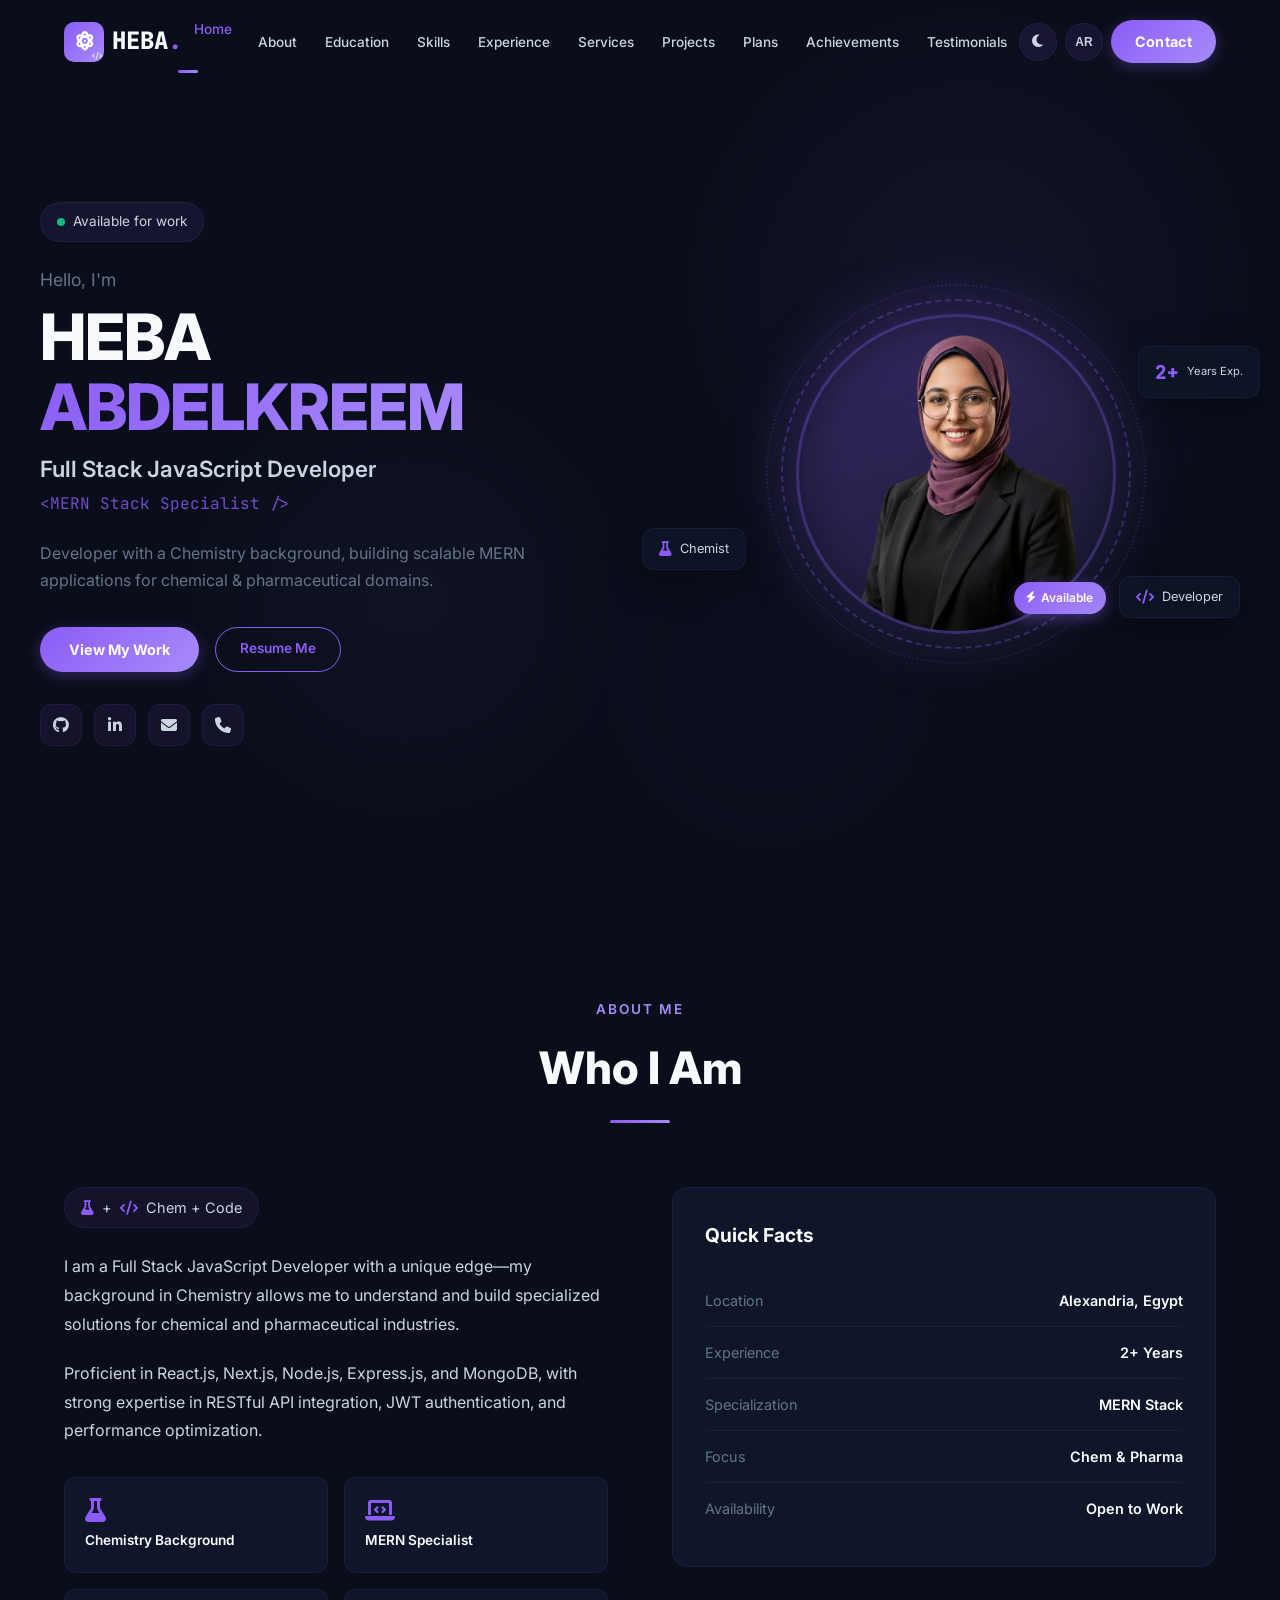
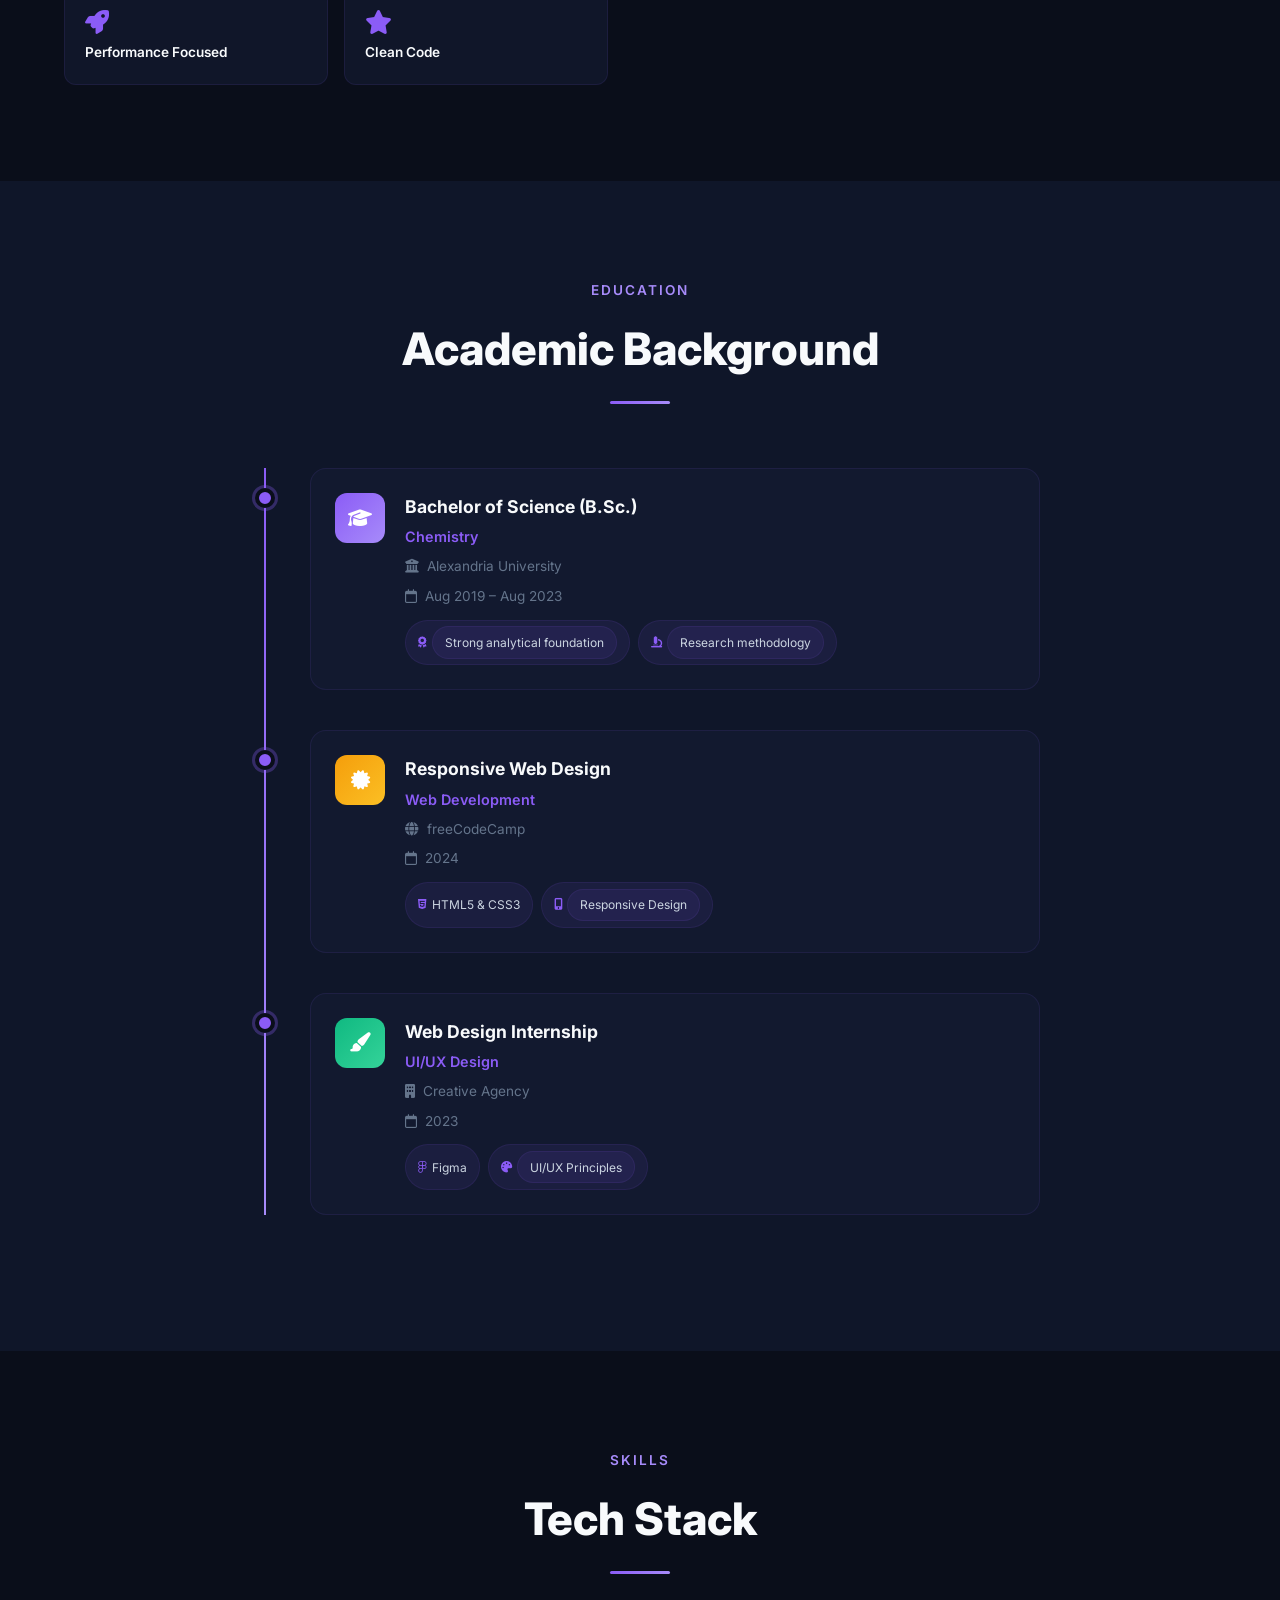
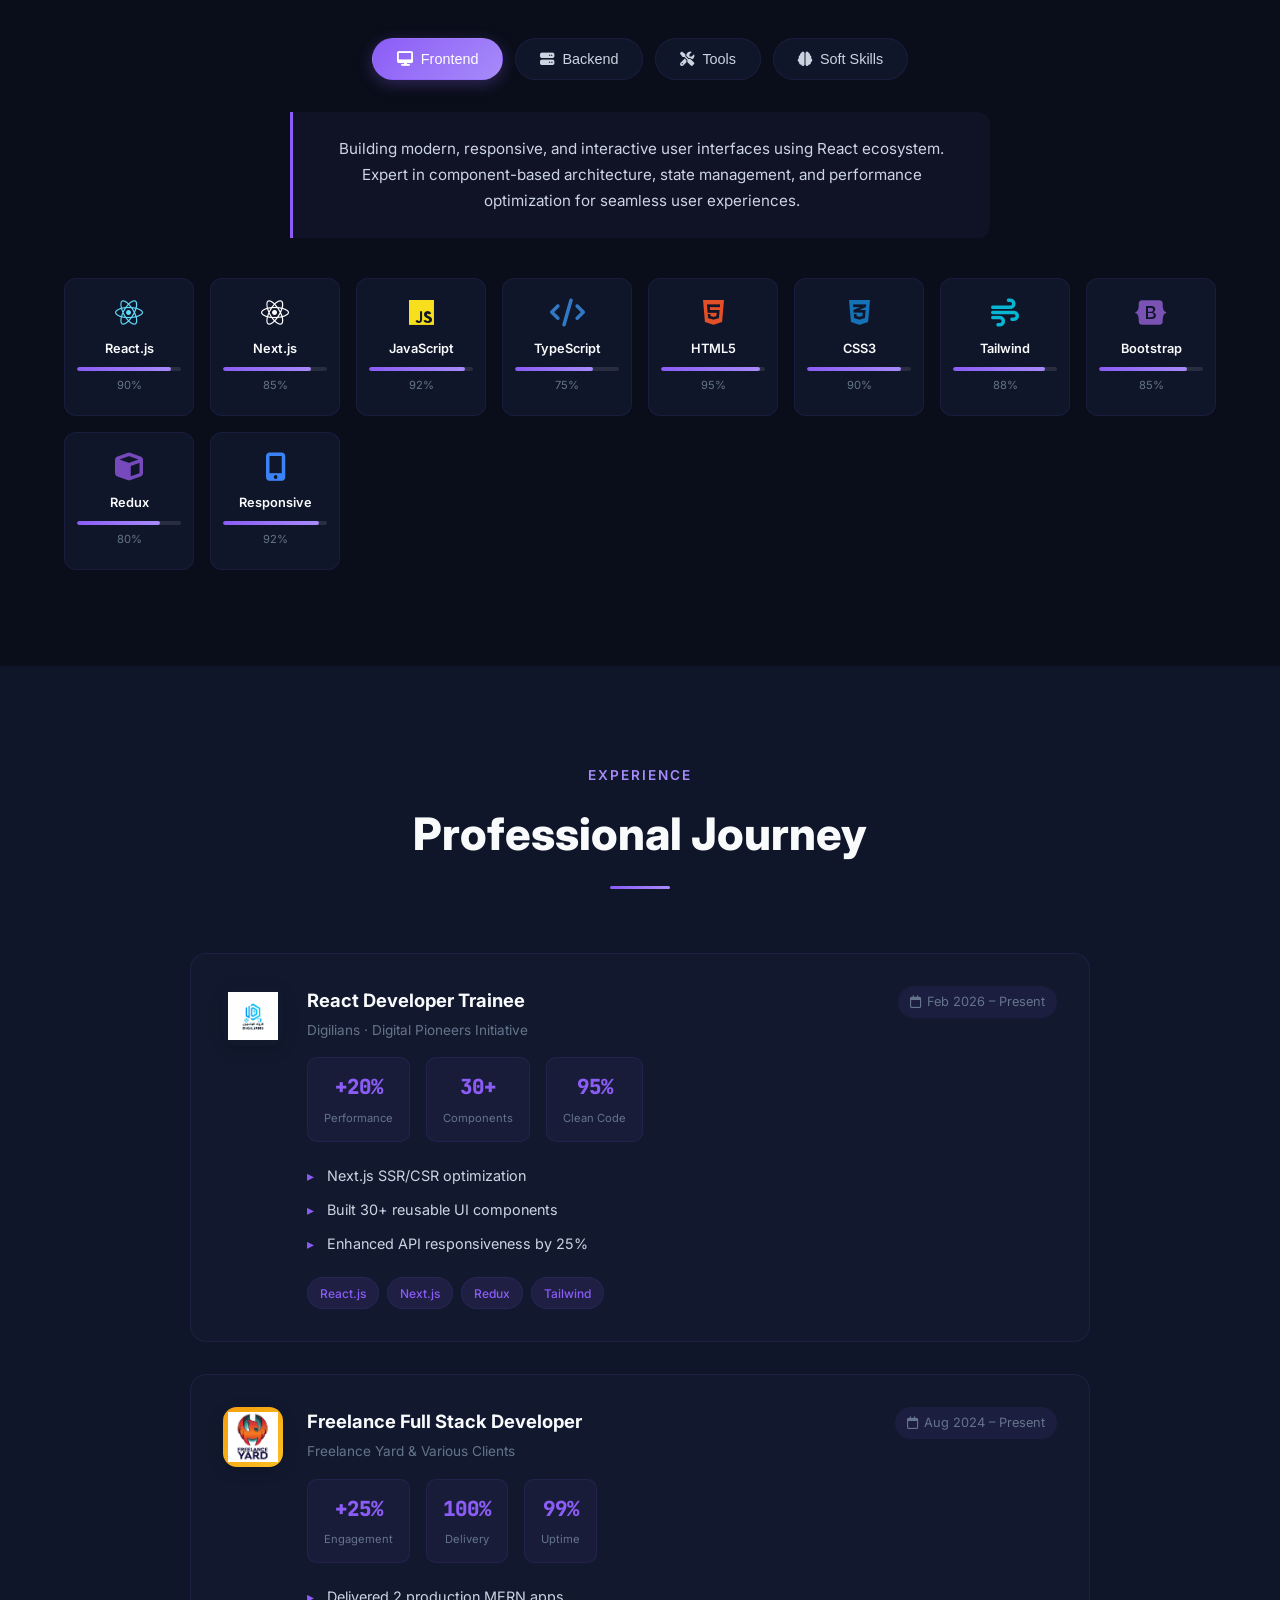
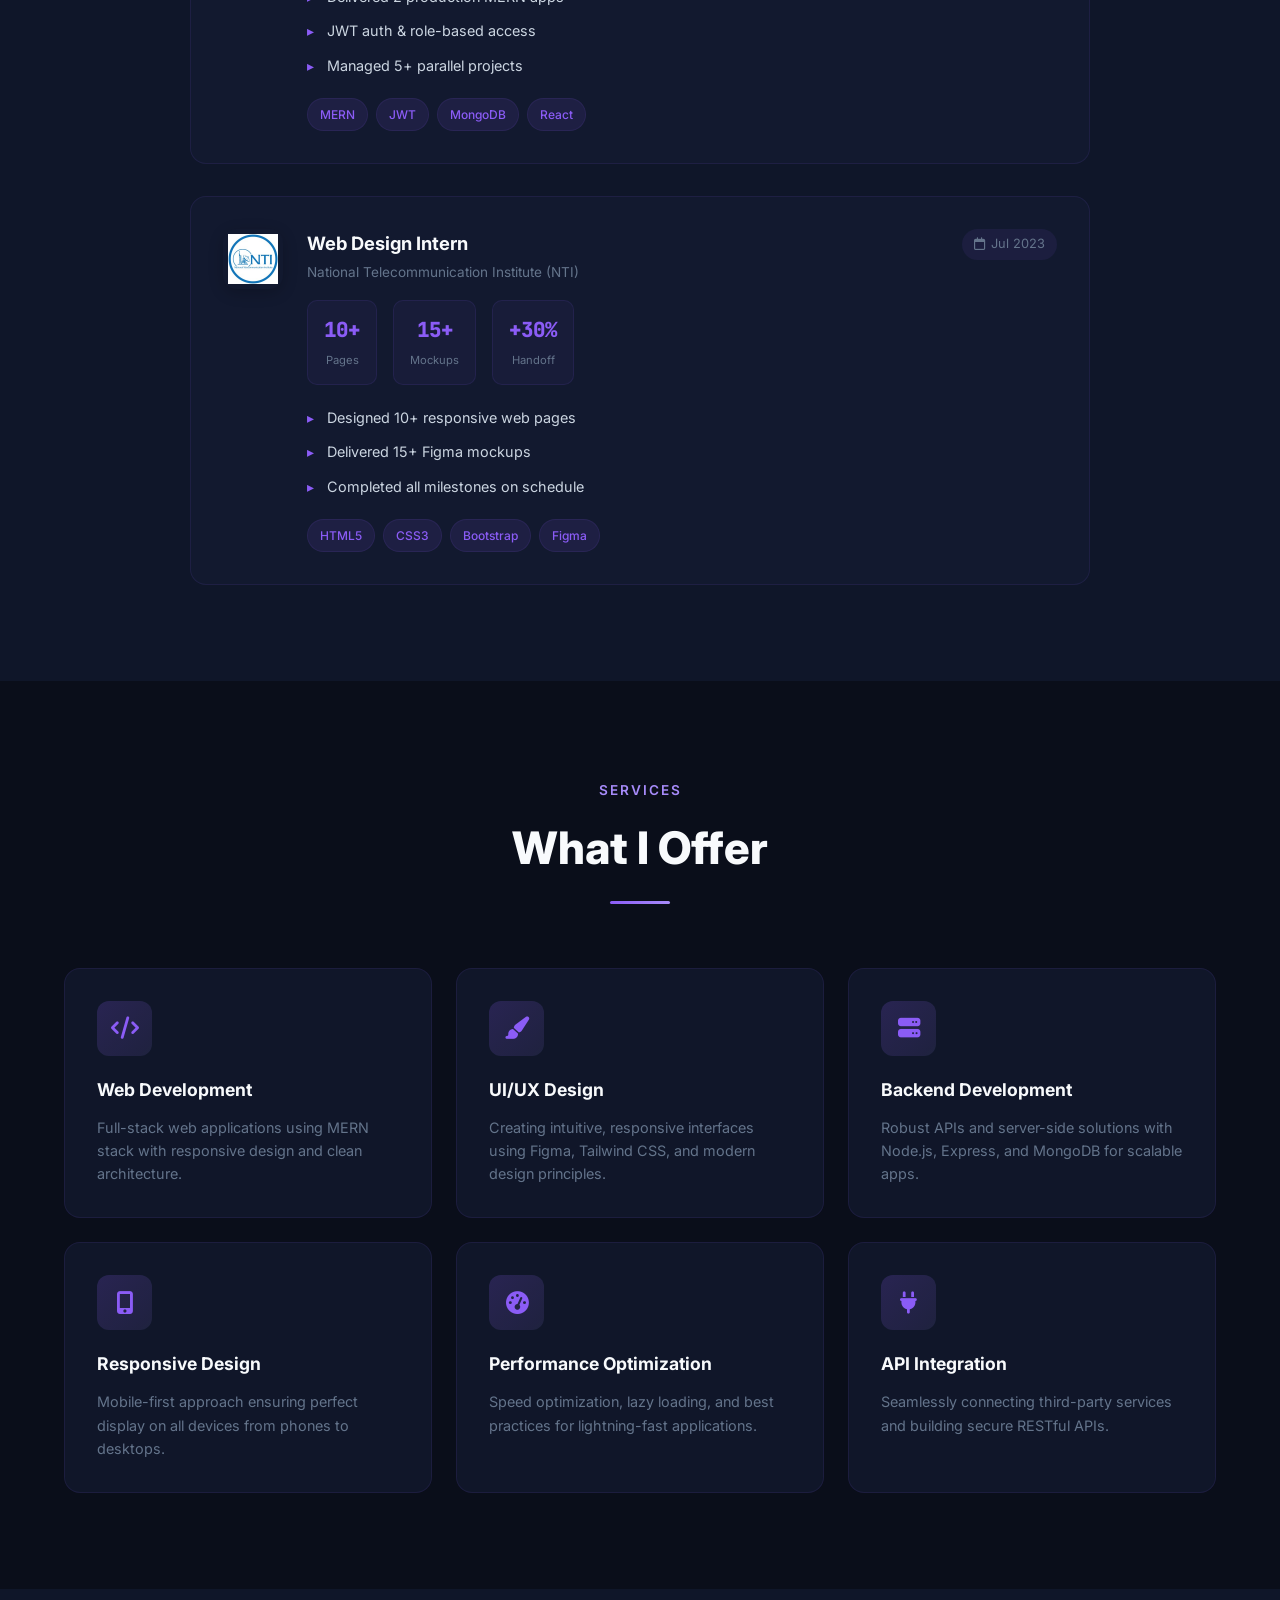
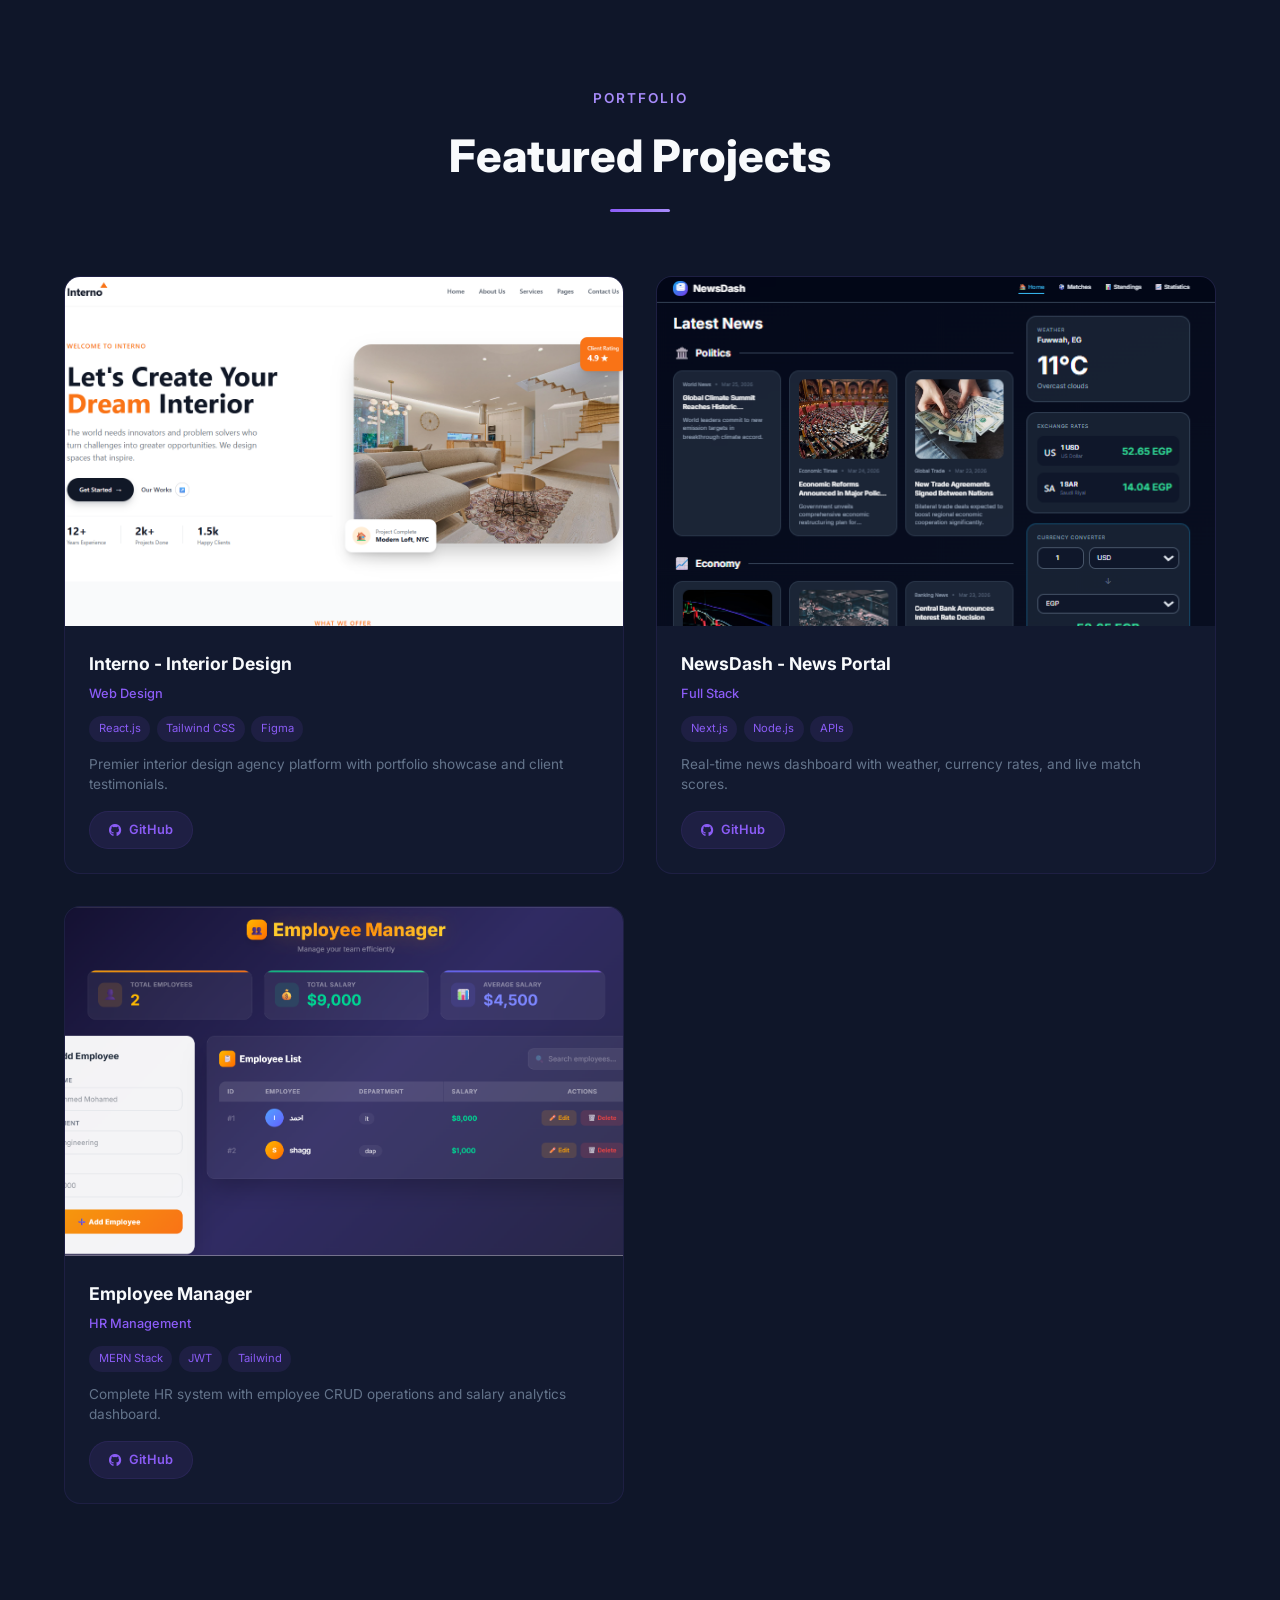
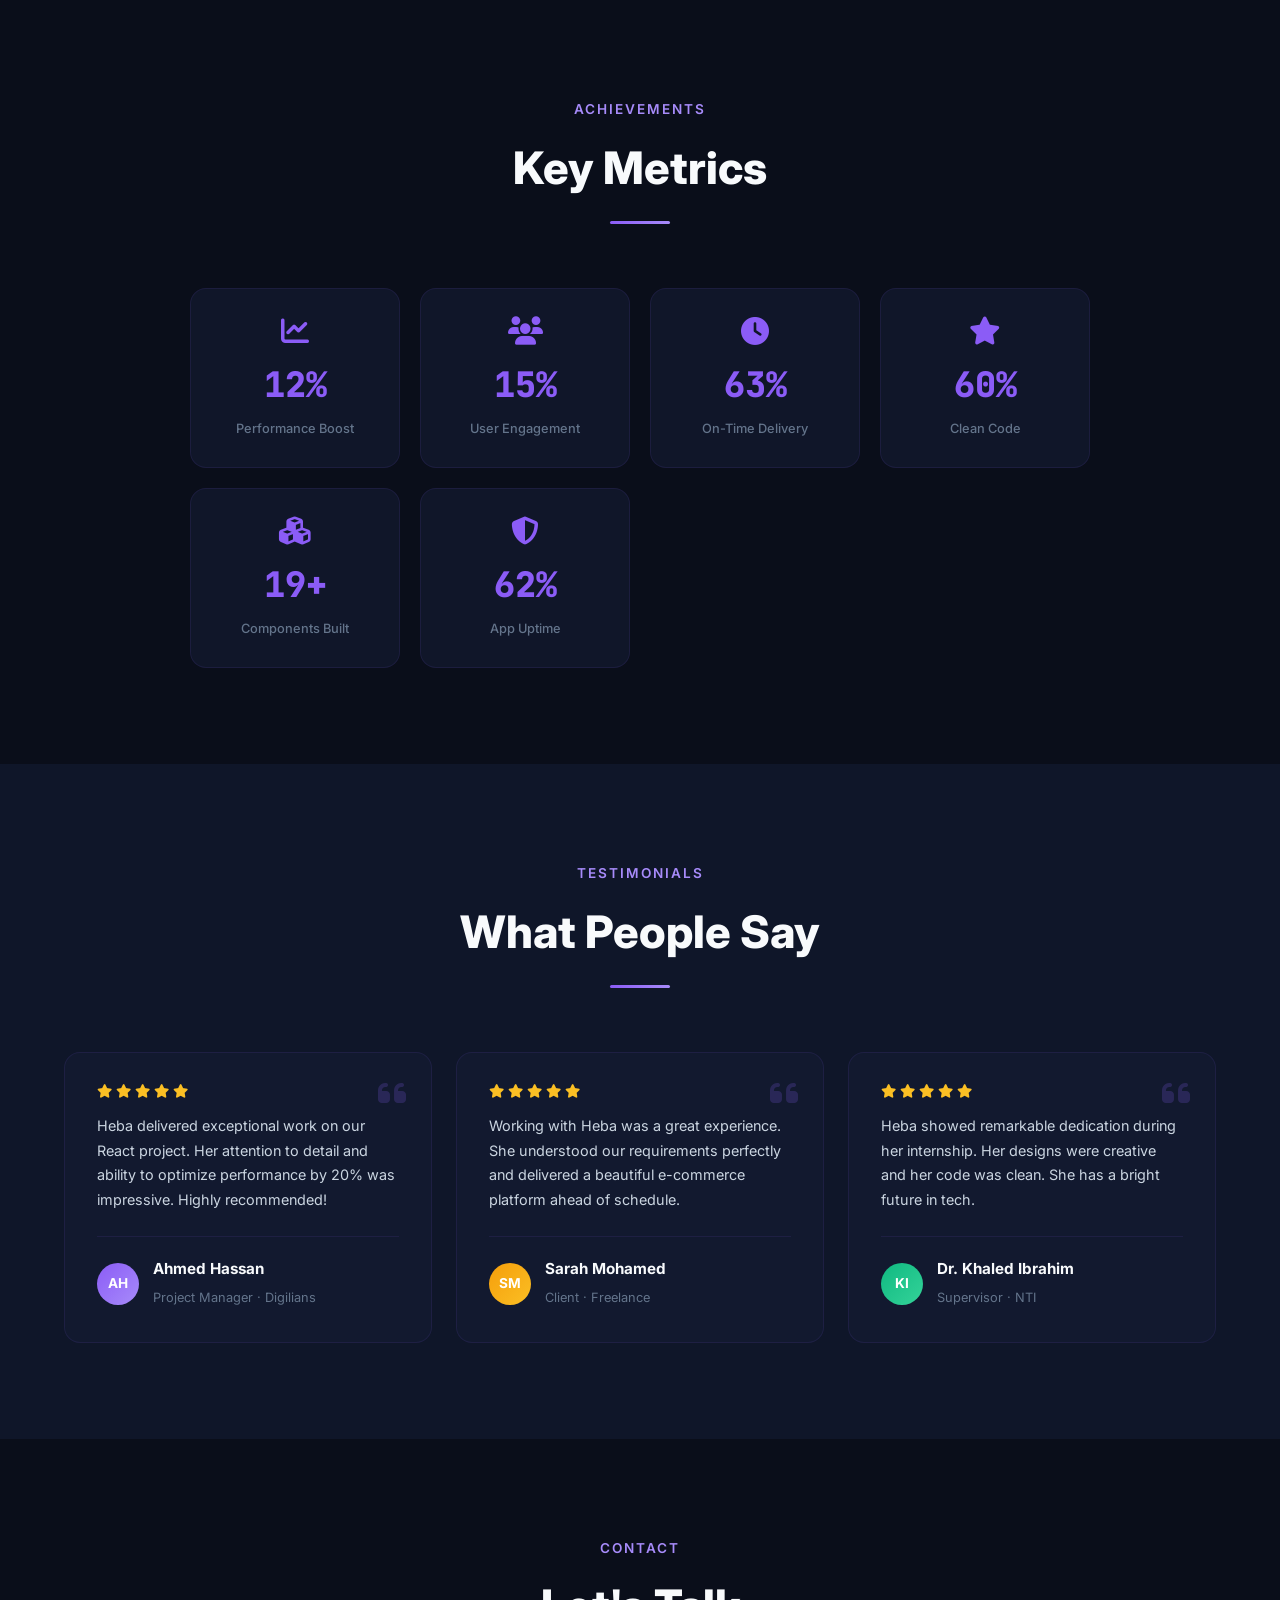
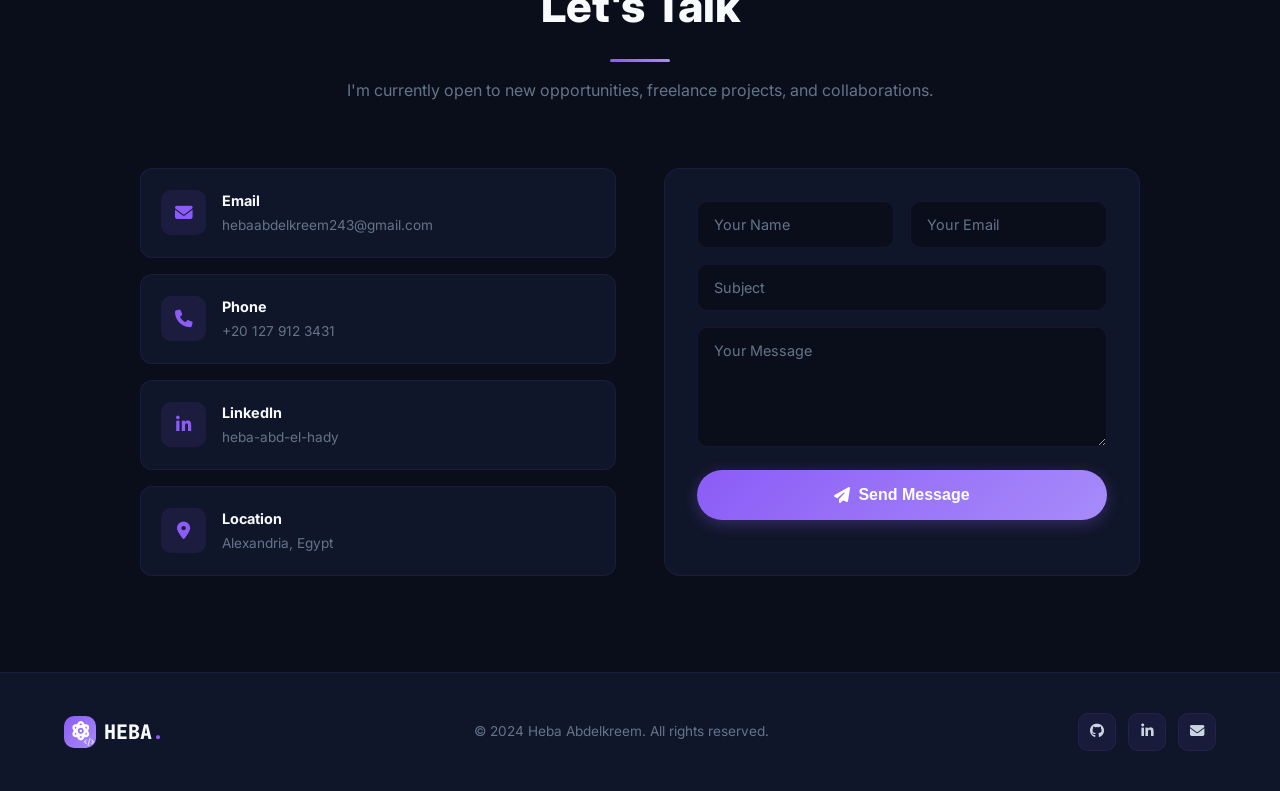
==== commit a740ea7a: "portfolio" ====
--- a/index.html
+++ b/index.html
@@ -24,15 +24,14 @@
             <li><a href="#experience" class="nav-link" data-en="Experience" data-ar="الخبرات">Experience</a></li>
             <li><a href="#services" class="nav-link" data-en="Services" data-ar="الخدمات">Services</a></li>
             <li><a href="#projects" class="nav-link" data-en="Projects" data-ar="المشاريع">Projects</a></li>
-            <li><a href="#pricing" class="nav-link" data-en="Plans" data-ar="الخطط">Plans</a></li>
+            <li><a href="pricing.html" class="nav-link" data-en="Plans" data-ar="الخطط">Plans</a></li>
             <li><a href="#achievements" class="nav-link" data-en="Achievements" data-ar="الإنجازات">Achievements</a></li>
             <li><a href="#testimonials" class="nav-link" data-en="Testimonials" data-ar="التوصيات">Testimonials</a></li>
-            <li><a href="#contact" class="nav-link" data-en="Contact" data-ar="اتصل بي">Contact</a></li>
         </ul>
         <div class="nav-controls">
             <button class="btn-icon" id="themeToggle" title="Toggle Theme"><i class="fas fa-moon"></i></button>
             <button class="btn-icon" id="langToggle" title="Switch Language"><span class="lang-text">AR</span></button>
-            <a href="#contact" class="btn-primary nav-hire" data-en="Hire Me" data-ar="وظفني">Hire Me</a>
+            <a href="#contact" class="btn-primary nav-hire" data-en="Contact" data-ar="اتصل">Contact</a>
         </div>
         <button class="mobile-menu-btn" id="mobileMenuBtn"><i class="fas fa-bars"></i></button>
     </div>
@@ -56,7 +55,9 @@
             <p class="hero-desc" data-en="Developer with a Chemistry background, building scalable MERN applications for chemical & pharmaceutical domains." data-ar="مطورة بخلفية كيميائية، أبني تطبيقات MERN قابلة للتطوير لمجالات الكيمياء والأدوية.">Developer with a Chemistry background, building scalable MERN applications for chemical & pharmaceutical domains.</p>
             <div class="hero-buttons">
                 <a href="#projects" class="btn-primary" data-en="View My Work" data-ar="أعمالي">View My Work</a>
-                <a href="#contact" class="btn-outline" data-en="Contact Me" data-ar="اتصل بي">Contact Me</a>
+                <a href="Heba_Abdelkreem_CV-2025.pdf" download class="btn-outline" data-en="Resume Me" data-ar="السيرة الذاتية">
+                <i class="fas fa-download"></i> <span data-en="Resume Me" data-ar="السيرة الذاتية">Resume Me</span>
+                </a>
             </div>
             <div class="hero-social">
             <a href="https://github.com/hebaabdelkreem24" target="_blank" class="social-icon"><i class="fab fa-github"></i></a>
@@ -340,37 +341,6 @@
     </div>
 </section>
 
-<!-- Pricing Plans Section -->
-<section id="pricing" class="section">
-    <div class="container">
-        <div class="section-header">
-            <span class="section-tag" data-en="Pricing Plans" data-ar="خطط الأسعار">Pricing Plans</span>
-            <h2>Flexible <span>Plans</span></h2>
-            <div class="section-line"></div>
-        </div>
-        <div class="pricing-grid">
-            <div class="pricing-card">
-                <h3>Starter</h3>
-                <div class="pricing-price">$499</div>
-                <ul class="pricing-features"><li>Basic Website</li><li>Responsive</li></ul>
-                <a href="#contact" class="btn-outline">Choose Plan</a>
-            </div>
-            <div class="pricing-card featured">
-                <h3>Pro</h3>
-                <div class="pricing-price">$1,299</div>
-                <ul class="pricing-features"><li>Full MERN App</li><li>JWT Auth</li></ul>
-                <a href="#contact" class="btn-primary">Get Pro</a>
-            </div>
-            <div class="pricing-card">
-                <h3>Elite</h3>
-                <div class="pricing-price">$2,499</div>
-                <ul class="pricing-features"><li>Complex Platform</li><li>Priority Support</li></ul>
-                <a href="#contact" class="btn-outline">Contact</a>
-            </div>
-        </div>
-    </div>
-</section>
-
 <section id="achievements" class="section">
     <div class="container">
         <div class="section-header">
